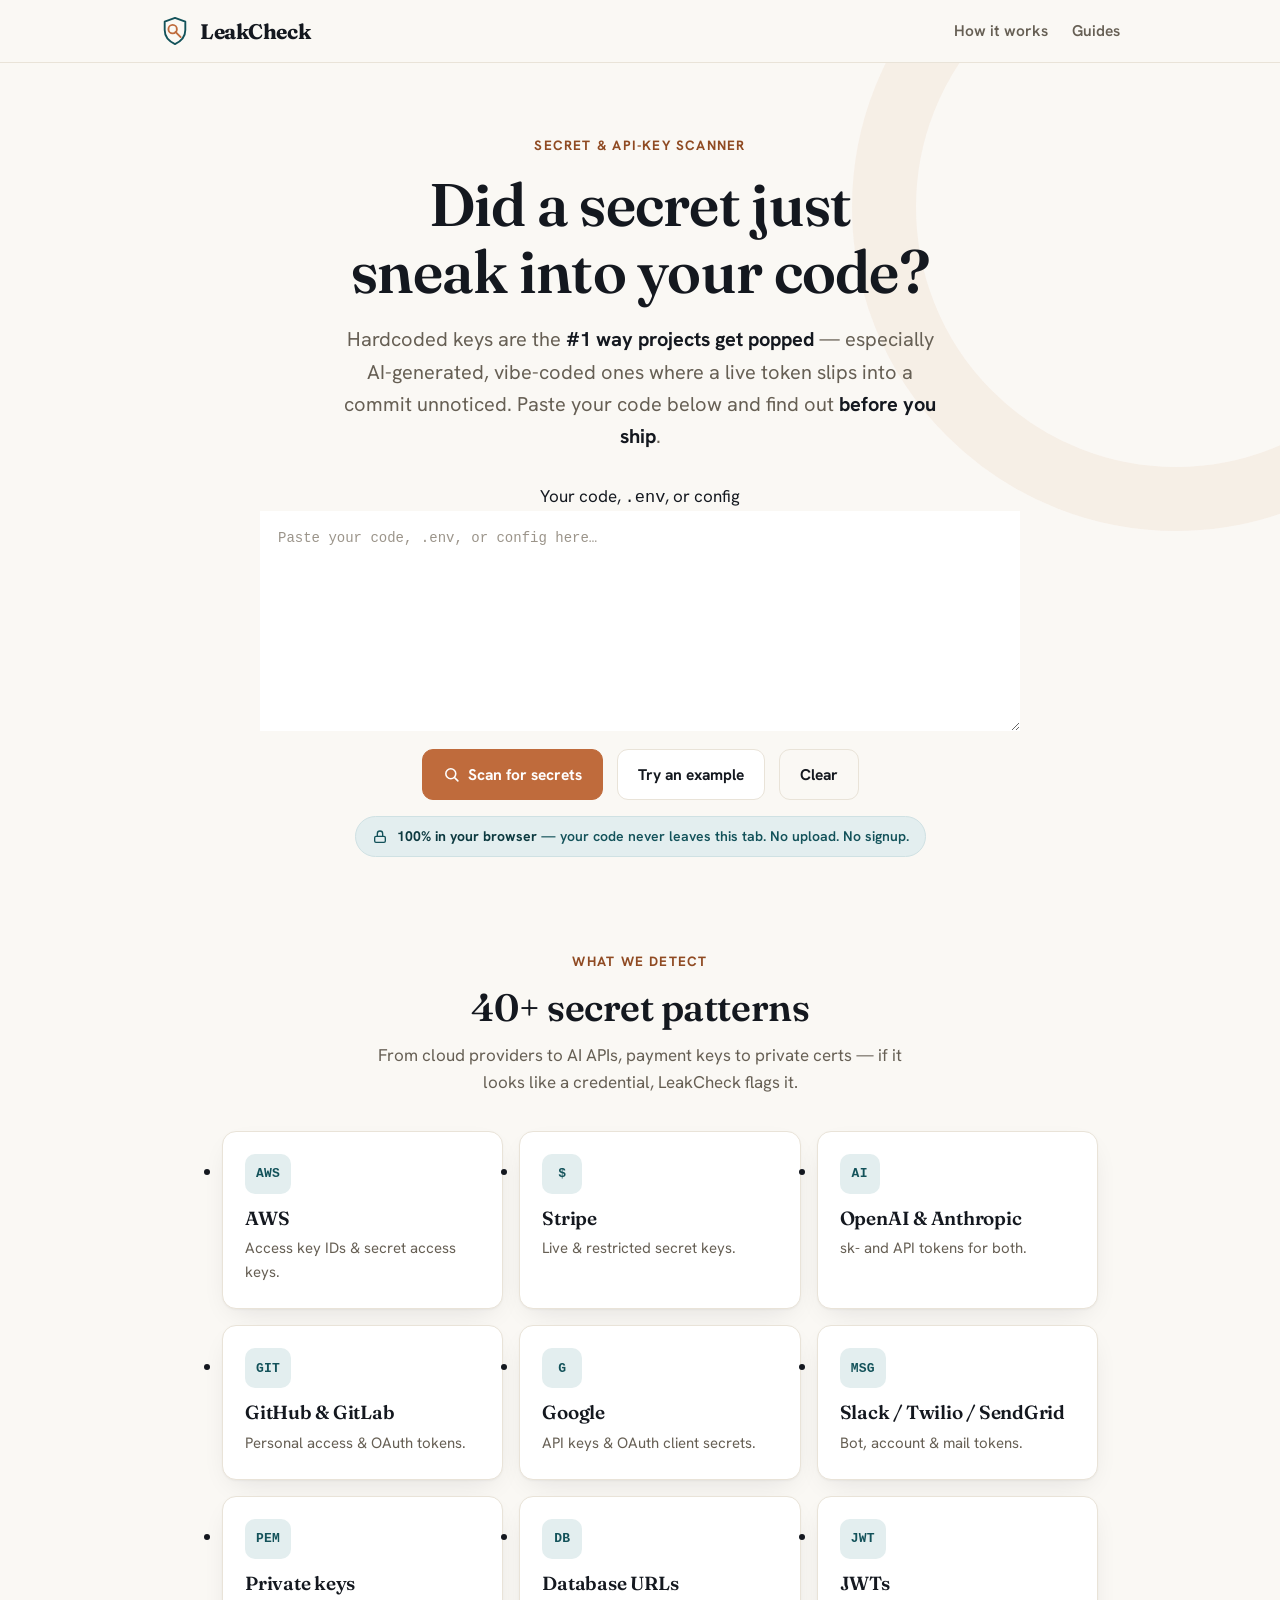
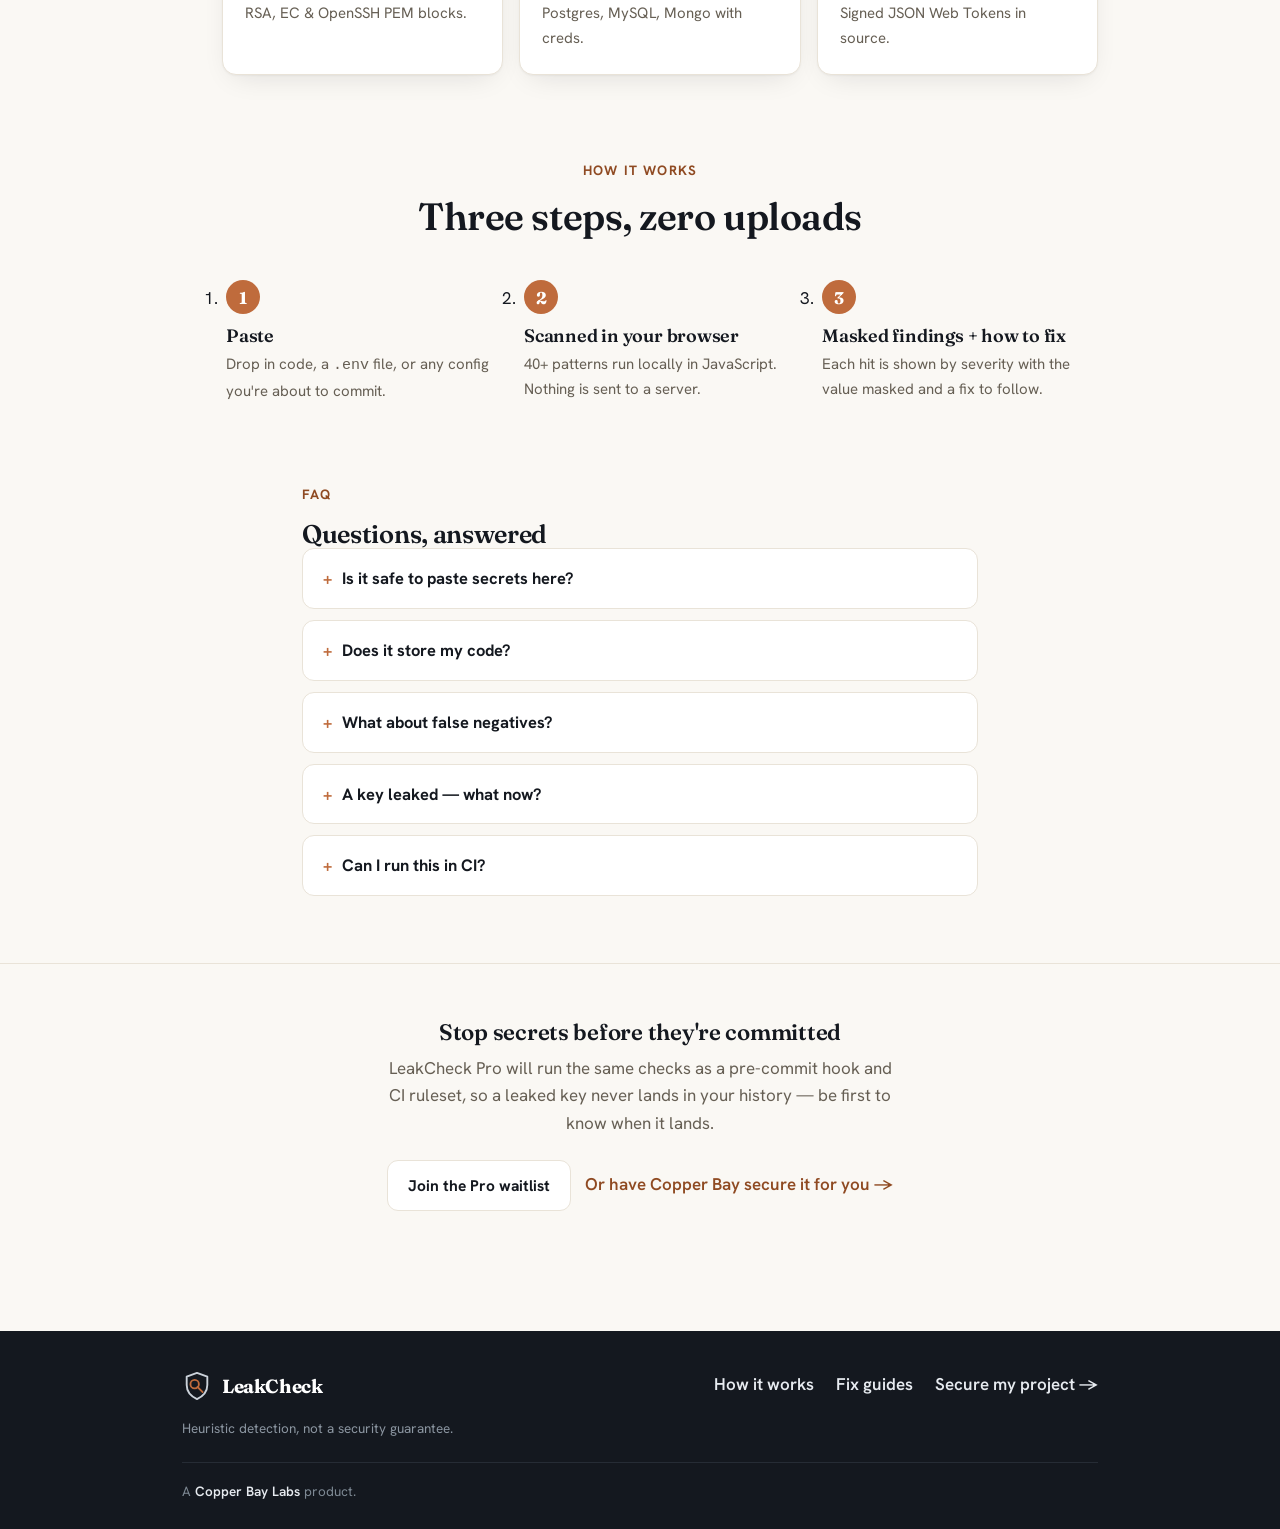
==== index.html @ b9a51b95 "Add SEO guide: accidentally committed api key to github - guides/accidentally-committed-api-key-gith" ====
<!doctype html>
<html lang="en">
<head>
<meta charset="utf-8">
<meta name="viewport" content="width=device-width, initial-scale=1">
<title>LeakCheck — find exposed API keys & secrets in your code</title>
<meta name="description" content="Paste your code, .env, or config and instantly see exposed API keys, tokens, and private keys, flagged by severity. 100% in your browser — nothing is uploaded. Free, no signup.">
<link rel="canonical" href="https://labs.copperbaytech.com/leakcheck/">
<meta property="og:type" content="website">
<meta property="og:site_name" content="LeakCheck">
<meta property="og:title" content="LeakCheck — find exposed secrets in your code">
<meta property="og:description" content="Paste code, .env, or config and see exposed API keys & secrets flagged by severity. Runs entirely in your browser, nothing uploaded.">
<meta property="og:url" content="https://labs.copperbaytech.com/leakcheck/">
<meta property="og:image" content="https://labs.copperbaytech.com/leakcheck/og-image.png">
<meta property="og:image:width" content="1200">
<meta property="og:image:height" content="630">
<meta name="twitter:card" content="summary_large_image">
<meta name="theme-color" content="#faf8f4">
<link rel="icon" href="favicon.svg" type="image/svg+xml">
<link rel="apple-touch-icon" href="apple-touch-icon.png">
<link rel="preconnect" href="https://fonts.googleapis.com">
<link rel="preconnect" href="https://fonts.gstatic.com" crossorigin>
<link href="https://fonts.googleapis.com/css2?family=Fraunces:opsz,wght@9..144,500;9..144,600;9..144,700&family=Hanken+Grotesk:wght@400;500;600;700&display=swap" rel="stylesheet">
<script type="application/ld+json">
{"@context":"https://schema.org","@type":"WebApplication","name":"LeakCheck","applicationCategory":"DeveloperApplication","operatingSystem":"Web","offers":{"@type":"Offer","price":"0","priceCurrency":"USD"},"description":"Free client-side scanner that detects exposed API keys, tokens, and secrets in code, .env, and config files.","publisher":{"@type":"Organization","name":"Copper Bay Labs","url":"https://copperbaytech.com"}}
</script>
<link rel="stylesheet" href="styles.css?v=2">
</head>
<body>
<a class="skip" href="#main">Skip to main content</a>

<header class="masthead" role="banner">
  <div class="wrap hdr-bar">
    <a class="brand" href="./" aria-label="LeakCheck — go to homepage">
      <svg class="mark" viewBox="0 0 64 64" aria-hidden="true">
        <path d="M32 4 54 12v18c0 14-9 24-22 30C19 54 10 44 10 30V12L32 4Z" fill="none" stroke="#13525a" stroke-width="4" stroke-linejoin="round"/>
        <circle cx="27" cy="28" r="9" fill="none" stroke="#bf6b3c" stroke-width="4"/>
        <path d="M33 34 44 45" stroke="#bf6b3c" stroke-width="4" stroke-linecap="round"/>
      </svg>
      <span class="wordmark">LeakCheck</span>
    </a>
    <nav class="nav" aria-label="Primary navigation">
      <a href="about.html">How it works</a>
      <a href="guides/accidentally-committed-api-key-github.html">Guides</a>
    </nav>
  </div>
</header>

<main id="main">

  <section class="hero">
    <div class="wrap">
      <p class="eyebrow">Secret &amp; API-key scanner</p>
      <h1>Did a secret just sneak into your code?</h1>
      <p class="lede">Hardcoded keys are the <strong>#1 way projects get popped</strong> — especially AI-generated, vibe-coded ones where a live token slips into a commit unnoticed. Paste your code below and find out <strong>before you ship</strong>.</p>

      <form id="scan-form" class="scanner" novalidate>
        <label class="code-label" for="code">Your code, <code>.env</code>, or config</label>
        <textarea id="code" name="code" class="code-input" spellcheck="false" autocomplete="off" autocapitalize="off" autocorrect="off" wrap="off" placeholder="Paste your code, .env, or config here&hellip;" aria-describedby="trust-line"></textarea>

        <div class="scan-actions">
          <button type="submit" id="scan-btn" class="btn primary">
            <svg viewBox="0 0 24 24" fill="none" stroke="currentColor" stroke-width="2.2" stroke-linecap="round" stroke-linejoin="round" aria-hidden="true"><circle cx="11" cy="11" r="7"/><path d="m21 21-4.3-4.3"/></svg>
            Scan for secrets
          </button>
          <button type="button" id="example-btn" class="btn">Try an example</button>
          <button type="button" id="clear-btn" class="btn ghost">Clear</button>
        </div>

        <p class="trust-badge" id="trust-line">
          <svg viewBox="0 0 24 24" fill="none" stroke="currentColor" stroke-width="2" stroke-linecap="round" stroke-linejoin="round" aria-hidden="true"><rect x="4" y="11" width="16" height="9" rx="2"/><path d="M8 11V7a4 4 0 0 1 8 0v4"/></svg>
          <span><strong>100% in your browser</strong> — your code never leaves this tab. No upload. No signup.</span>
        </p>
      </form>
    </div>
  </section>

  <section id="results" class="results" hidden tabindex="-1" aria-label="Scan results">
    <!-- app.js fills this and injects the "Copy report" #copy-btn into the results head -->
  </section>

  <section class="detect">
    <div class="wrap">
      <p class="eyebrow">What we detect</p>
      <h2 class="detect-title">40+ secret patterns</h2>
      <p class="detect-sub">From cloud providers to AI APIs, payment keys to private certs — if it looks like a credential, LeakCheck flags it.</p>
      <ul class="detect-grid">
        <li class="feature"><span class="feat-icon" aria-hidden="true">AWS</span><div><h3>AWS</h3><p>Access key IDs &amp; secret access keys.</p></div></li>
        <li class="feature"><span class="feat-icon" aria-hidden="true">$</span><div><h3>Stripe</h3><p>Live &amp; restricted secret keys.</p></div></li>
        <li class="feature"><span class="feat-icon" aria-hidden="true">AI</span><div><h3>OpenAI &amp; Anthropic</h3><p>sk- and API tokens for both.</p></div></li>
        <li class="feature"><span class="feat-icon" aria-hidden="true">git</span><div><h3>GitHub &amp; GitLab</h3><p>Personal access &amp; OAuth tokens.</p></div></li>
        <li class="feature"><span class="feat-icon" aria-hidden="true">G</span><div><h3>Google</h3><p>API keys &amp; OAuth client secrets.</p></div></li>
        <li class="feature"><span class="feat-icon" aria-hidden="true">msg</span><div><h3>Slack / Twilio / SendGrid</h3><p>Bot, account &amp; mail tokens.</p></div></li>
        <li class="feature"><span class="feat-icon" aria-hidden="true">PEM</span><div><h3>Private keys</h3><p>RSA, EC &amp; OpenSSH PEM blocks.</p></div></li>
        <li class="feature"><span class="feat-icon" aria-hidden="true">DB</span><div><h3>Database URLs</h3><p>Postgres, MySQL, Mongo with creds.</p></div></li>
        <li class="feature"><span class="feat-icon" aria-hidden="true">JWT</span><div><h3>JWTs</h3><p>Signed JSON Web Tokens in source.</p></div></li>
      </ul>
    </div>
  </section>

  <section class="steps">
    <div class="wrap">
      <p class="eyebrow">How it works</p>
      <h2 class="steps-title">Three steps, zero uploads</h2>
      <ol class="step-grid">
        <li class="step">
          <span class="step-num" aria-hidden="true">1</span>
          <h3>Paste</h3>
          <p>Drop in code, a <code>.env</code> file, or any config you're about to commit.</p>
        </li>
        <li class="step">
          <span class="step-num" aria-hidden="true">2</span>
          <h3>Scanned in your browser</h3>
          <p>40+ patterns run locally in JavaScript. Nothing is sent to a server.</p>
        </li>
        <li class="step">
          <span class="step-num" aria-hidden="true">3</span>
          <h3>Masked findings + how to fix</h3>
          <p>Each hit is shown by severity with the value masked and a fix to follow.</p>
        </li>
      </ol>
    </div>
  </section>

  <section class="faq">
    <div class="wrap narrow">
      <p class="eyebrow">FAQ</p>
      <h2 class="faq-title">Questions, answered</h2>

      <details>
        <summary>Is it safe to paste secrets here?</summary>
        <p>Yes. LeakCheck runs <strong>entirely in your browser</strong> — your code is never sent over the network, uploaded, logged, or stored. The scan happens locally in JavaScript on this page. That said, if a secret was already committed or shared, treat it as compromised and <strong>rotate it</strong> regardless of what this tool finds.</p>
      </details>

      <details>
        <summary>Does it store my code?</summary>
        <p>No. Nothing is persisted. Your pasted text lives only in this tab's memory and disappears the moment you close or reload the page. There's no database, no analytics on your content, and no signup.</p>
      </details>

      <details>
        <summary>What about false negatives?</summary>
        <p>LeakCheck uses heuristic pattern matching, so it can miss custom or obfuscated secrets, and it may occasionally flag something harmless. It's a fast first line of defense — not a guarantee. Pair it with a CI secret scanner and good <code>.gitignore</code> hygiene for full coverage.</p>
      </details>

      <details>
        <summary>A key leaked — what now?</summary>
        <p><strong>Rotate it immediately</strong> in the provider's dashboard so the exposed value stops working. Then scrub it from your git history (the secret stays in old commits even after you delete the line) using a tool like <code>git filter-repo</code> or BFG, and force-push the cleaned history. Assume anything that ever hit a public repo is already harvested. <a href="guides/accidentally-committed-api-key-github.html">Full step-by-step guide: per-provider rotation, history cleanup, and prevention &rarr;</a></p>
      </details>

      <details>
        <summary>Can I run this in CI?</summary>
        <p>A <strong>pre-commit hook + CI ruleset pack</strong> is coming — catch leaks automatically on every commit and pull request, before they ever reach your remote. Want it for your team? <a href="https://copperbaytech.com" target="_blank" rel="noopener noreferrer">Secure my project &rarr;</a></p>
      </details>
    </div>
  </section>

</main>

<section class="upsell" aria-labelledby="upsell-h" style="border-top:1px solid var(--line,#e7e1d8);padding:3.5rem 0;text-align:center">
  <div class="wrap">
    <h2 id="upsell-h" style="margin:0 0 .6rem;font-size:1.4rem">Stop secrets before they're committed</h2>
    <p style="max-width:52ch;margin:0 auto 1.4rem;color:var(--muted,#6b6359)">LeakCheck Pro will run the same checks as a pre-commit hook and CI ruleset, so a leaked key never lands in your history — be first to know when it lands.</p>
    <div style="display:flex;gap:.85rem;justify-content:center;flex-wrap:wrap;align-items:center">
      <a class="btn" href="mailto:contact@copperbaytech.com?subject=LeakCheck%20Pro%20waitlist&amp;body=I%27d%20use%20a%20pre-commit%20hook%20and%20CI%20ruleset.%20Notify%20me%20at%20launch.">Join the Pro waitlist</a>
      <a href="https://copperbaytech.com" target="_blank" rel="noopener noreferrer" style="font-weight:600">Or have Copper Bay secure it for you <span aria-hidden="true">&rarr;</span></a>
    </div>
  </div>
</section>

<footer class="footer" role="contentinfo">
  <div class="wrap foot">
    <div>
      <a class="brand small" href="./" aria-label="LeakCheck — homepage">
        <svg class="mark" viewBox="0 0 64 64" aria-hidden="true">
          <path d="M32 4 54 12v18c0 14-9 24-22 30C19 54 10 44 10 30V12L32 4Z" fill="none" stroke="#cbd2da" stroke-width="4" stroke-linejoin="round"/>
          <circle cx="27" cy="28" r="9" fill="none" stroke="#bf6b3c" stroke-width="4"/>
          <path d="M33 34 44 45" stroke="#bf6b3c" stroke-width="4" stroke-linecap="round"/>
        </svg>
        <span class="wordmark">LeakCheck</span>
      </a>
      <p class="fine">Heuristic detection, not a security guarantee.</p>
    </div>
    <nav class="foot-nav" aria-label="Footer navigation">
      <a href="about.html">How it works</a>
      <a href="guides/accidentally-committed-api-key-github.html">Fix guides</a>
      <a href="https://copperbaytech.com" target="_blank" rel="noopener noreferrer">Secure my project &rarr;</a>
    </nav>
  </div>
  <div class="wrap">
    <p class="madeby">A <a href="https://copperbaytech.com" target="_blank" rel="noopener noreferrer">Copper Bay Labs</a> product.</p>
  </div>
</footer>

<script src="app.js?v=2"></script>
</body>
</html>
---- styles.css ----
/* ==========================================================================
   LeakCheck — A Copper Bay Labs product
   Standalone stylesheet. Design system: Copper Bay Labs (Fraunces + Hanken
   Grotesk; copper #bf6b3c primary action, bay/teal #13525a secure accent,
   paper bg, severity pass/warn/fail). Fonts loaded via Google Fonts <link>.
   ========================================================================== */

:root{
  --ink:#14181f; --paper:#faf8f4; --surface:#fff; --line:#e9e3d8; --line-2:#f0ebe2;
  --muted:#665f54; --muted-2:#8a8276;
  --copper:#bf6b3c; --copper-deep:#8f4a22; --copper-tint:#f6ebe2;
  --bay:#13525a; --bay-deep:#0d3a40; --bay-tint:#e3eeef;
  --pass:#2f7d52; --pass-bg:#e8f3ec; --warn:#a9711a; --warn-bg:#f9f0dd; --fail:#bb392b; --fail-bg:#f9e7e4;
  --high:#d2691e; --high-bg:#f7e9dc;
  --shadow:0 1px 2px rgba(20,24,31,.04), 0 10px 30px -12px rgba(20,24,31,.14);
  --shadow-lift:0 2px 6px rgba(20,24,31,.06), 0 16px 40px -16px rgba(20,24,31,.18);
  --r:14px;
  --mono:ui-monospace,"SF Mono",SFMono-Regular,"Cascadia Code","JetBrains Mono",Menlo,Consolas,"Liberation Mono",monospace;
  --transition-fast:.15s ease;
  --transition-med:.22s ease;
}
*{box-sizing:border-box}
html{scroll-behavior:smooth}
@media (prefers-reduced-motion:reduce){html{scroll-behavior:auto} *{animation-duration:.001ms!important;transition-duration:.001ms!important}}
body{margin:0;background:var(--paper);color:var(--ink);font:17px/1.62 "Hanken Grotesk",ui-sans-serif,system-ui,-apple-system,"Segoe UI",Roboto,sans-serif;-webkit-font-smoothing:antialiased;overflow-x:clip}
.wrap{max-width:960px;margin:0 auto;padding:0 22px}
.wrap.narrow{max-width:720px}
h1,h2,h3{font-family:"Fraunces",Georgia,serif;font-weight:600;line-height:1.12;letter-spacing:-.012em;margin:0}
a{color:var(--copper-deep);text-decoration:none}
a:hover{text-decoration:underline;text-underline-offset:3px}
em{font-style:italic;color:var(--copper-deep)}
strong{font-weight:700}
:focus-visible{outline:3px solid var(--bay);outline-offset:2px;border-radius:4px}
.sr-only{position:absolute;width:1px;height:1px;padding:0;margin:-1px;overflow:hidden;clip:rect(0 0 0 0);white-space:nowrap;border:0}
.skip{position:absolute;left:-999px;top:8px;background:var(--ink);color:#fff;padding:10px 16px;border-radius:8px;z-index:50;font-weight:600;letter-spacing:.01em}
.skip:focus{left:12px}

/* masthead */
.masthead{background:var(--paper);border-bottom:1px solid var(--line);position:relative;z-index:30}
.hdr-bar,.masthead .bar{display:flex;align-items:center;justify-content:space-between;gap:14px;min-height:62px;padding:9px 0}
.brand{display:inline-flex;align-items:center;gap:10px;color:var(--ink)}
.brand:hover{text-decoration:none}
.mark{width:30px;height:30px;flex:0 0 auto}
.wordmark{font-family:"Fraunces",serif;font-weight:700;font-size:21px;letter-spacing:-.02em}
.nav{display:flex;gap:24px}
.nav a{color:var(--muted);font-weight:600;font-size:15.5px;transition:color var(--transition-fast)}
.nav a:hover{color:var(--ink);text-decoration:none}

/* hero */
.hero{padding:72px 0 40px;position:relative;overflow:hidden;text-align:center}
.hero::before{content:"";position:absolute;width:520px;height:520px;border:64px solid var(--copper-tint);border-radius:50%;right:-220px;top:-180px;z-index:0;opacity:.7;pointer-events:none}
.hero .wrap{position:relative;z-index:1}
.eyebrow{color:var(--copper-deep);font-weight:700;font-size:13.5px;letter-spacing:.09em;text-transform:uppercase;margin:0 0 14px}
.hero h1{font-size:clamp(34px,6vw,60px);max-width:15ch;margin:0 auto 18px}
.lede{max-width:600px;margin:0 auto 30px;color:var(--muted);font-size:clamp(17px,2.3vw,20px)}
.lede strong{color:var(--ink)}

/* primary button */
.btn{padding:12px 20px;font:inherit;font-size:15.5px;font-weight:700;border-radius:11px;cursor:pointer;border:1.5px solid var(--line);background:var(--surface);color:var(--ink);display:inline-flex;align-items:center;justify-content:center;gap:8px;transition:border-color var(--transition-fast),background var(--transition-fast),box-shadow var(--transition-fast),transform var(--transition-fast);text-decoration:none}
.btn:hover{border-color:var(--bay);text-decoration:none;background:var(--bay-tint)}
.btn:focus-visible{outline:3px solid var(--bay);outline-offset:2px}
.btn:active{transform:translateY(1px)}
.btn.primary{background:var(--copper);color:#fff;border-color:var(--copper)}
.btn.primary:hover{background:var(--copper-deep);border-color:var(--copper-deep);box-shadow:var(--shadow-lift)}
.btn.large{padding:14px 26px;font-size:16.5px;border-radius:12px}
.btn svg{width:17px;height:17px}
.btn[disabled],.btn:disabled{opacity:.55;cursor:not-allowed;transform:none}
.btn.ghost{background:transparent;border-color:var(--line)}
.btn-row{display:flex;gap:12px;flex-wrap:wrap;justify-content:center}

/* ==========================================================================
   LeakCheck: scanner input
   ========================================================================== */
.scanner{position:relative;z-index:1;max-width:760px;margin:0 auto}
.code-tool{background:var(--surface);border:1.5px solid var(--line);border-radius:var(--r);box-shadow:var(--shadow);overflow:hidden;transition:border-color var(--transition-fast),box-shadow var(--transition-fast)}
.code-tool:focus-within{border-color:var(--bay);box-shadow:0 0 0 4px rgba(19,82,90,.12),var(--shadow-lift)}

/* toolbar row above the textarea */
.code-toolbar{display:flex;align-items:center;gap:8px;flex-wrap:wrap;padding:10px 12px;background:var(--paper);border-bottom:1px solid var(--line)}
.code-toolbar .tb-label{font-size:12.5px;font-weight:700;letter-spacing:.07em;text-transform:uppercase;color:var(--muted-2);margin-right:auto}
.tb-btn{appearance:none;font:inherit;font-size:13.5px;font-weight:600;color:var(--muted);background:var(--surface);border:1.5px solid var(--line);border-radius:8px;padding:6px 12px;cursor:pointer;display:inline-flex;align-items:center;gap:6px;transition:border-color var(--transition-fast),color var(--transition-fast),background var(--transition-fast)}
.tb-btn:hover{border-color:var(--bay);color:var(--bay);background:var(--bay-tint)}
.tb-btn:focus-visible{outline:3px solid var(--bay);outline-offset:2px}
.tb-btn svg{width:15px;height:15px}

/* the textarea itself */
.code-input{display:block;width:100%;min-height:220px;resize:vertical;border:0;outline:none;background:var(--surface);color:var(--ink);
  font-family:var(--mono);font-size:14px;line-height:1.6;letter-spacing:0;padding:16px 18px;tab-size:2}
.code-input::placeholder{color:var(--muted-2);opacity:.85}
.code-input:focus{outline:none}

/* actions under the input */
.scan-actions{display:flex;align-items:center;gap:14px;flex-wrap:wrap;margin:18px 0 0;justify-content:center}

/* trust badge under the input */
.trust-badge{display:inline-flex;align-items:center;gap:9px;margin:16px auto 0;padding:8px 16px;background:var(--bay-tint);border:1px solid #cfe1e3;border-radius:999px;color:var(--bay);font-size:14px;font-weight:600;max-width:max-content}
.trust-badge svg{width:16px;height:16px;flex:0 0 auto;color:var(--bay)}
.trust-badge strong{color:var(--bay-deep)}
.scanner .trust-badge{display:flex}

/* ==========================================================================
   LeakCheck: results
   ========================================================================== */
.results{padding:8px 0 8px;scroll-margin-top:20px}
.results[hidden]{display:none}
.results-head{display:flex;align-items:baseline;justify-content:space-between;gap:14px;flex-wrap:wrap;margin:0 0 16px}
.results-head h2{font-size:clamp(24px,3.4vw,32px)}
.results-head .meta{color:var(--muted);font-size:14.5px}

/* summary bar with severity count chips */
.summary-bar{display:flex;align-items:center;gap:10px 14px;flex-wrap:wrap;background:var(--surface);border:1px solid var(--line);border-radius:12px;padding:14px 16px;box-shadow:var(--shadow);margin:0 0 22px}
.summary-bar .summary-title{font-weight:700;margin-right:auto;font-size:15.5px}
.summary-headline{font-family:"Fraunces",serif;font-weight:600;font-size:17px;letter-spacing:-.01em;margin:0;margin-right:auto;color:var(--ink)}
.summary-counts{display:flex;align-items:center;gap:8px;flex-wrap:wrap}

/* grouped findings */
.finding-group{margin:0 0 22px}
.finding-group:last-child{margin-bottom:0}
.group-head{font-family:"Fraunces",serif;font-weight:600;font-size:15px;letter-spacing:.02em;text-transform:uppercase;color:var(--muted);margin:0 0 12px}
.finding-group .finding{margin-bottom:14px}
.finding-group .finding:last-child{margin-bottom:0}
.sev-count{display:inline-flex;align-items:center;gap:8px;font-size:14px;font-weight:700;border-radius:999px;padding:6px 13px;border:1.5px solid transparent;line-height:1}
.sev-count .n{font-variant-numeric:tabular-nums;font-size:15px}
.sev-count .dot{width:9px;height:9px;border-radius:50%;flex:0 0 auto}
.sev-count.crit{background:var(--fail-bg);color:#8f261b;border-color:#eccbc6}
.sev-count.crit .dot{background:var(--fail)}
.sev-count.high{background:var(--high-bg);color:#9a4d12;border-color:#e9cfb6}
.sev-count.high .dot{background:var(--high)}
.sev-count.med{background:var(--warn-bg);color:#855616;border-color:#ecd9b3}
.sev-count.med .dot{background:var(--warn)}
.sev-count.low{background:var(--pass-bg);color:#256142;border-color:#c8e3d2}
.sev-count.low .dot{background:var(--pass)}
.sev-count.zero{background:var(--paper);color:var(--muted-2);border-color:var(--line)}
.sev-count.zero .dot{background:var(--muted-2)}

/* findings list */
.findings{display:flex;flex-direction:column;gap:14px;margin:0;padding:0;list-style:none}

/* a single finding card — thick LEFT border colored by severity */
.finding{background:var(--surface);border:1px solid var(--line);border-left:5px solid var(--muted-2);border-radius:12px;padding:18px 20px;box-shadow:var(--shadow);transition:box-shadow var(--transition-fast),transform var(--transition-fast)}
.finding:hover{box-shadow:var(--shadow-lift)}
.finding.sev-critical{border-left-color:var(--fail)}
.finding.sev-high{border-left-color:var(--high)}
.finding.sev-medium{border-left-color:var(--warn)}
.finding.sev-low{border-left-color:var(--muted)}

.finding-head{display:flex;align-items:center;gap:12px;flex-wrap:wrap;margin:0 0 8px}
.finding-title{font-family:"Fraunces",serif;font-weight:600;font-size:19px;letter-spacing:-.01em;margin:0;color:var(--ink)}
.finding-desc{color:var(--muted);font-size:15px;margin:0 0 14px;max-width:70ch}
.finding-desc:last-child{margin-bottom:0}

/* severity badge pill */
.sev-badge{display:inline-flex;align-items:center;gap:6px;font-size:11.5px;font-weight:800;letter-spacing:.06em;text-transform:uppercase;border-radius:999px;padding:4px 11px;line-height:1;border:1.5px solid transparent;white-space:nowrap}
.sev-badge .dot{width:7px;height:7px;border-radius:50%}
.finding.sev-critical .sev-badge,.sev-badge.sev-critical{background:var(--fail-bg);color:#8f261b;border-color:#eccbc6}
.finding.sev-critical .sev-badge .dot,.sev-badge.sev-critical .dot{background:var(--fail)}
.finding.sev-high .sev-badge,.sev-badge.sev-high{background:var(--high-bg);color:#9a4d12;border-color:#e9cfb6}
.finding.sev-high .sev-badge .dot,.sev-badge.sev-high .dot{background:var(--high)}
.finding.sev-medium .sev-badge,.sev-badge.sev-medium{background:var(--warn-bg);color:#855616;border-color:#ecd9b3}
.finding.sev-medium .sev-badge .dot,.sev-badge.sev-medium .dot{background:var(--warn)}
.finding.sev-low .sev-badge,.sev-badge.sev-low{background:var(--pass-bg);color:#256142;border-color:#c8e3d2}
.finding.sev-low .sev-badge .dot,.sev-badge.sev-low .dot{background:var(--pass)}

/* line-number chip */
.line-chip{display:inline-flex;align-items:center;gap:5px;font-family:var(--mono);font-size:12.5px;font-weight:600;color:var(--muted);background:var(--paper);border:1px solid var(--line);border-radius:7px;padding:3px 9px;line-height:1;white-space:nowrap}
.line-chip::before{content:"L";color:var(--muted-2);font-weight:700}
.line-chip.no-prefix::before{content:none}

/* masked-secret monospace style */
.secret-snippet{display:block;font-family:var(--mono);font-size:13.5px;line-height:1.55;background:#fbf6f2;border:1px solid var(--line);border-radius:9px;padding:11px 14px;margin:0 0 14px;color:#3a2a20;overflow-x:auto;white-space:pre;word-break:break-all;-webkit-overflow-scrolling:touch}
.secret-snippet .masked{color:var(--copper-deep);font-weight:700;letter-spacing:.04em}
.secret-snippet .label{color:var(--muted-2)}
.masked{font-family:var(--mono)}

/* fix block — copper-tinted, like ShipSafe .check .fix */
.fix{background:var(--copper-tint);border-left:4px solid var(--copper);border-radius:0 10px 10px 0;padding:12px 16px;margin:14px 0 0;color:#5a3a22;font-size:14.5px;line-height:1.55}
.fix .fix-label{display:inline-flex;align-items:center;gap:6px;font-weight:800;font-size:11.5px;letter-spacing:.06em;text-transform:uppercase;color:var(--copper-deep);margin:0 0 5px}
.fix .fix-label svg{width:14px;height:14px}
.fix p{margin:0}
.fix p+p{margin-top:8px}
.fix code,.fix .mono{font-family:var(--mono);font-size:13px;background:rgba(143,74,34,.10);border-radius:5px;padding:1px 6px;color:var(--copper-deep)}

/* copy button + states (used inside snippet/fix) */
.copy-button{appearance:none;font:inherit;font-size:12.5px;font-weight:700;color:var(--muted);background:var(--surface);border:1.5px solid var(--line);border-radius:8px;padding:5px 11px;cursor:pointer;display:inline-flex;align-items:center;gap:6px;transition:border-color var(--transition-fast),color var(--transition-fast),background var(--transition-fast)}
.copy-button:hover{border-color:var(--bay);color:var(--bay);background:var(--bay-tint)}
.copy-button:focus-visible{outline:3px solid var(--bay);outline-offset:2px}
.copy-button svg{width:14px;height:14px}
.copy-button.copied{border-color:var(--pass);color:var(--pass);background:var(--pass-bg)}
.copy-button .copied-text{display:none}
.copy-button.copied .copied-text{display:inline}
.copy-button.copied .default-text{display:none}
.snippet-row{display:flex;align-items:flex-start;gap:10px}
.snippet-row .secret-snippet{flex:1 1 auto;margin-bottom:0}

/* empty state — centered, friendly, pass-colored */
.empty-state{text-align:center;background:var(--pass-bg);border:1px solid #c8e3d2;border-radius:var(--r);padding:42px 28px;box-shadow:var(--shadow)}
.empty-state .es-icon{width:56px;height:56px;margin:0 auto 16px;color:var(--pass);display:block}
.empty-state h3{font-size:24px;color:#1f5b3c;margin:0 0 8px}
.empty-state p{color:#2f6048;font-size:16px;max-width:46ch;margin:0 auto}
.empty-state .es-sub{color:#4a7a60;font-size:14px;margin-top:14px}

/* ==========================================================================
   LeakCheck: "what we detect" grid (reuse .feature)
   ========================================================================== */
section.detect{padding:54px 0 18px;text-align:center}
.detect .section-head{text-align:center;max-width:620px;margin:0 auto 34px}
.detect .section-head h2{font-size:clamp(26px,4vw,38px);margin:0 0 12px}
.detect .section-head p{color:var(--muted)}
.detect-title{font-size:clamp(26px,4vw,38px);margin:0 0 12px}
.detect-sub{color:var(--muted);max-width:560px;margin:0 auto 34px}
.detect-grid{text-align:left}
.detect-grid{display:grid;grid-template-columns:repeat(auto-fit,minmax(240px,1fr));gap:16px}
.feature{background:var(--surface);border:1px solid var(--line);border-radius:var(--r);padding:22px 22px 24px;box-shadow:var(--shadow);transition:box-shadow var(--transition-fast),transform var(--transition-fast),border-color var(--transition-fast)}
.feature:hover{box-shadow:var(--shadow-lift);transform:translateY(-2px);border-color:var(--line-2)}
.feature .feat-icon{min-width:40px;height:40px;padding:0 11px;border-radius:10px;background:var(--bay-tint);color:var(--bay);display:inline-flex;align-items:center;justify-content:center;margin:0 0 14px;font-family:var(--mono);font-size:13px;font-weight:700;letter-spacing:.02em;text-transform:uppercase}
.feature .feat-icon svg{width:21px;height:21px}
.feature h3{font-size:19px;margin:0 0 7px}
.feature p{color:var(--muted);font-size:15px;margin:0}
.feature .feat-tag{display:inline-flex;align-items:center;gap:5px;margin-top:12px;font-family:var(--mono);font-size:12px;font-weight:600;color:var(--muted-2);background:var(--paper);border:1px solid var(--line);border-radius:6px;padding:3px 8px}

/* ==========================================================================
   how-it-works steps
   ========================================================================== */
section.steps{padding:50px 0 18px;text-align:center}
.steps .section-head{text-align:center;max-width:600px;margin:0 auto 34px}
.steps .section-head h2{font-size:clamp(26px,4vw,38px)}
.steps-title{font-size:clamp(26px,4vw,38px);margin:0 auto 34px;max-width:600px}
.step-grid{text-align:left}
.step-grid{display:grid;grid-template-columns:repeat(auto-fit,minmax(220px,1fr));gap:18px}
.step{position:relative;padding:8px 4px 0}
.step .step-num{width:34px;height:34px;border-radius:50%;background:var(--copper);color:#fff;font-family:"Fraunces",serif;font-weight:700;font-size:17px;display:inline-flex;align-items:center;justify-content:center;margin:0 0 12px}
.step h3{font-size:18px;margin:0 0 6px}
.step p{color:var(--muted);font-size:15px;margin:0}

/* content pages */
.doc{padding:46px 0 20px}
.doc h1{font-size:clamp(30px,5vw,44px);margin-bottom:8px}
.doc .lede{text-align:left;margin:0 0 26px}
.doc h2{font-size:24px;margin:34px 0 12px}
.doc p,.doc li{color:#2c2f36;max-width:68ch}
.callout{background:var(--bay-tint);border-left:4px solid var(--bay);border-radius:0 10px 10px 0;padding:14px 18px;margin:18px 0;color:#1c3c40}

/* faq */
.faq{padding:46px 0 56px}
.faq .section-head{text-align:center;max-width:600px;margin:0 auto 28px}
.faq .section-head h2{font-size:clamp(26px,4vw,38px)}
.faq details{background:var(--surface);border:1px solid var(--line);border-radius:12px;padding:16px 20px;margin-bottom:11px}
.faq summary{font-weight:700;cursor:pointer;font-size:16.5px;list-style:none}
.faq summary::-webkit-details-marker{display:none}
.faq summary::before{content:"+";color:var(--copper);font-weight:700;margin-right:10px}
.faq details[open] summary::before{content:"\2013"}
.faq details p{color:var(--muted);margin:12px 0 0}

/* footer */
.footer{background:var(--ink);color:#cbd2da;margin-top:64px;padding:40px 0 30px}
.foot{display:flex;justify-content:space-between;gap:24px;flex-wrap:wrap;align-items:flex-start}
.footer .brand{color:#fff} .footer .wordmark{color:#fff}
.footer .brand.small .wordmark{font-size:19px}
.fine{color:#8b95a0;font-size:13.5px;margin:8px 0 0}
.foot-nav{display:flex;gap:22px;flex-wrap:wrap}
.foot-legal{margin-top:12px}
.footer a{color:#e7ebf0;font-weight:600;transition:color var(--transition-fast)}
.footer a:hover{color:#fff}
.madeby{color:#7d8893;font-size:13.5px;margin:22px 0 0;border-top:1px solid #262c35;padding-top:18px}

/* ==========================================================================
   responsive
   ========================================================================== */
@media (max-width:600px){
  body{font-size:16px}
  .hero{padding:44px 0 28px}
  .hero h1{font-size:clamp(30px,8vw,40px)}
  .nav{gap:15px}
  .scanner,.code-tool{max-width:100%}
  .code-input{min-height:200px;font-size:13.5px;padding:14px}
  .scan-actions{flex-direction:column;align-items:stretch}
  .scan-actions .btn,.btn-row .btn{width:100%}
  .btn-row{flex-direction:column}
  .code-toolbar{padding:9px 10px}
  .summary-bar{padding:12px 13px}
  .summary-bar .summary-title{width:100%;margin-bottom:4px}
  .finding{padding:16px 16px}
  .results-head{margin-bottom:12px}
  .snippet-row{flex-direction:column}
  .snippet-row .copy-button{align-self:flex-start}
  .empty-state{padding:34px 20px}
  .footer{margin-top:48px}
  .foot{flex-direction:column;gap:18px}
}

/* ==========================================================================
   forced colors / high contrast
   ========================================================================== */
@media (forced-colors:active){
  .finding,.feature,.summary-bar,.code-tool,.empty-state{border:1px solid CanvasText}
  .finding{border-left-width:5px}
  .sev-badge,.sev-count,.line-chip,.trust-badge,.btn,.tb-btn,.copy-button{border:1px solid CanvasText}
  .copy-button.copied{forced-color-adjust:none}
  .hero::before{display:none}
  .btn.primary{forced-color-adjust:none}
  .sev-count .dot,.sev-badge .dot{forced-color-adjust:none}
}
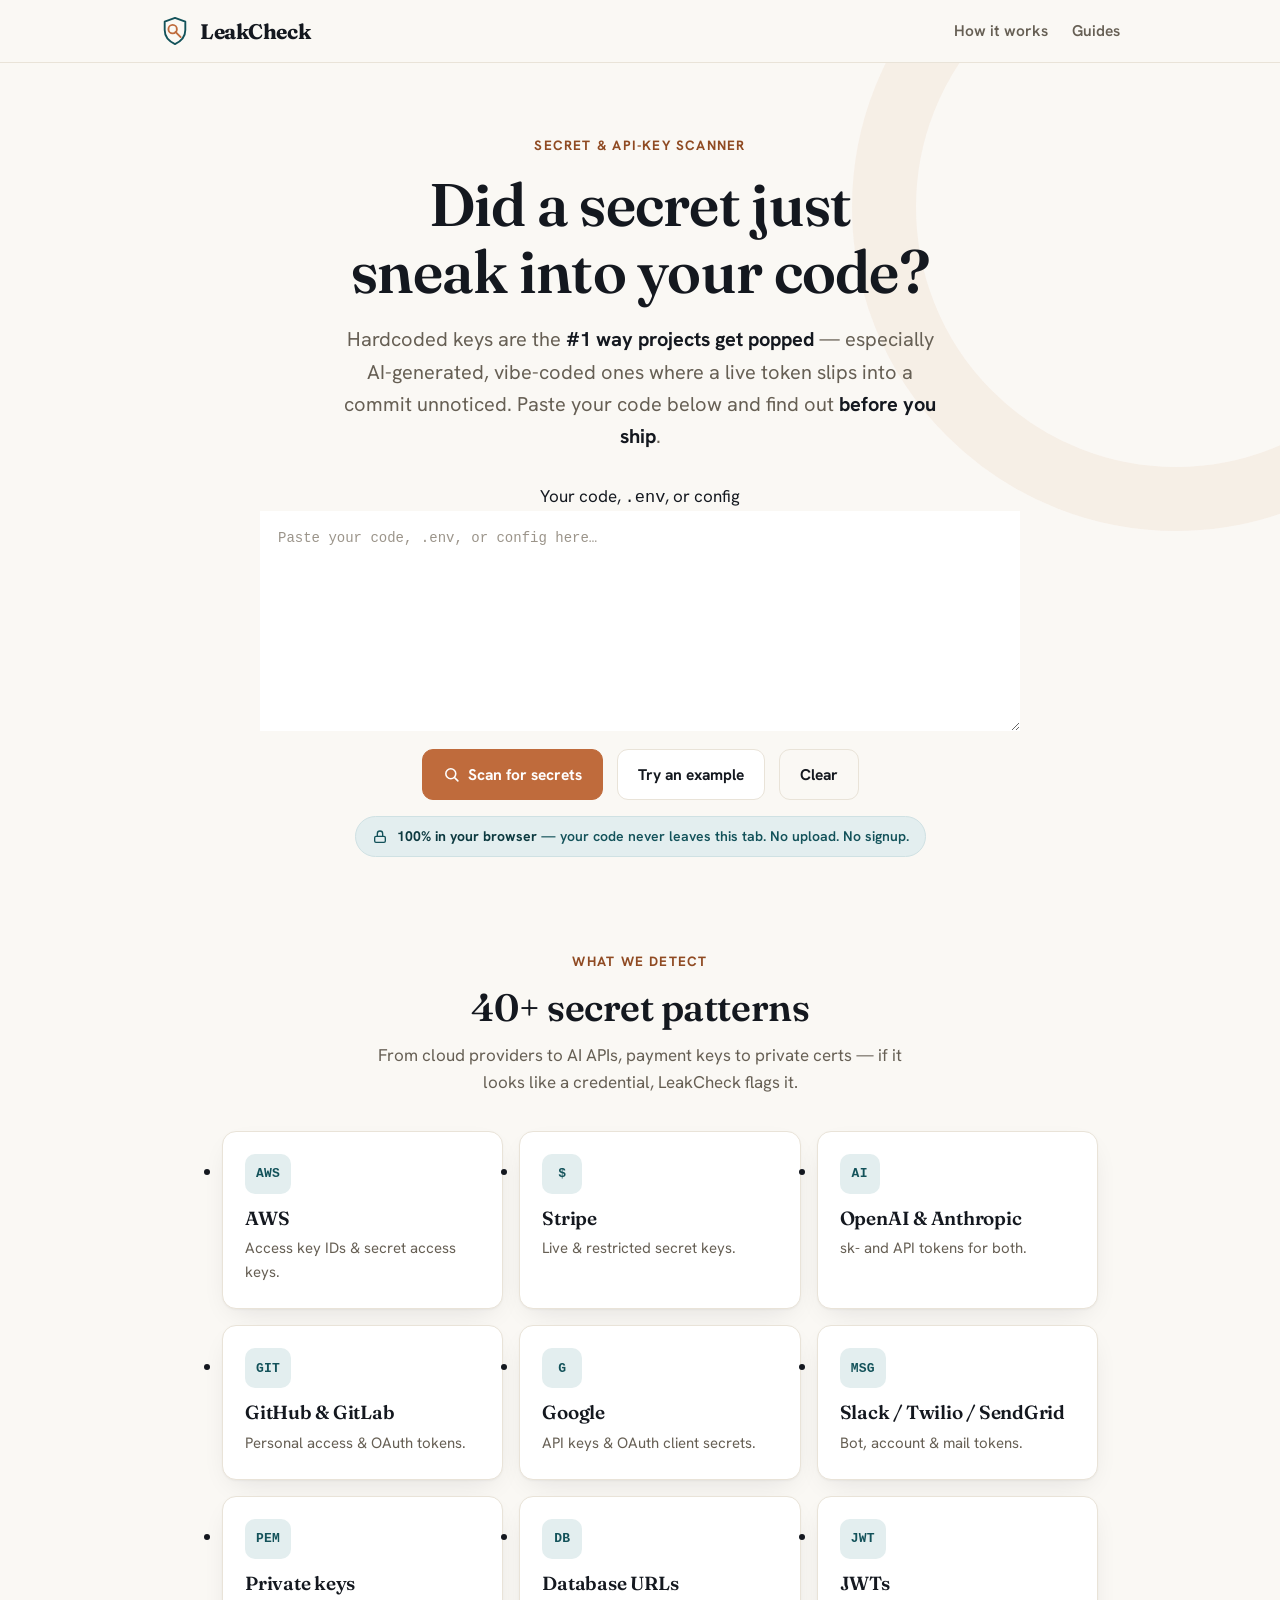
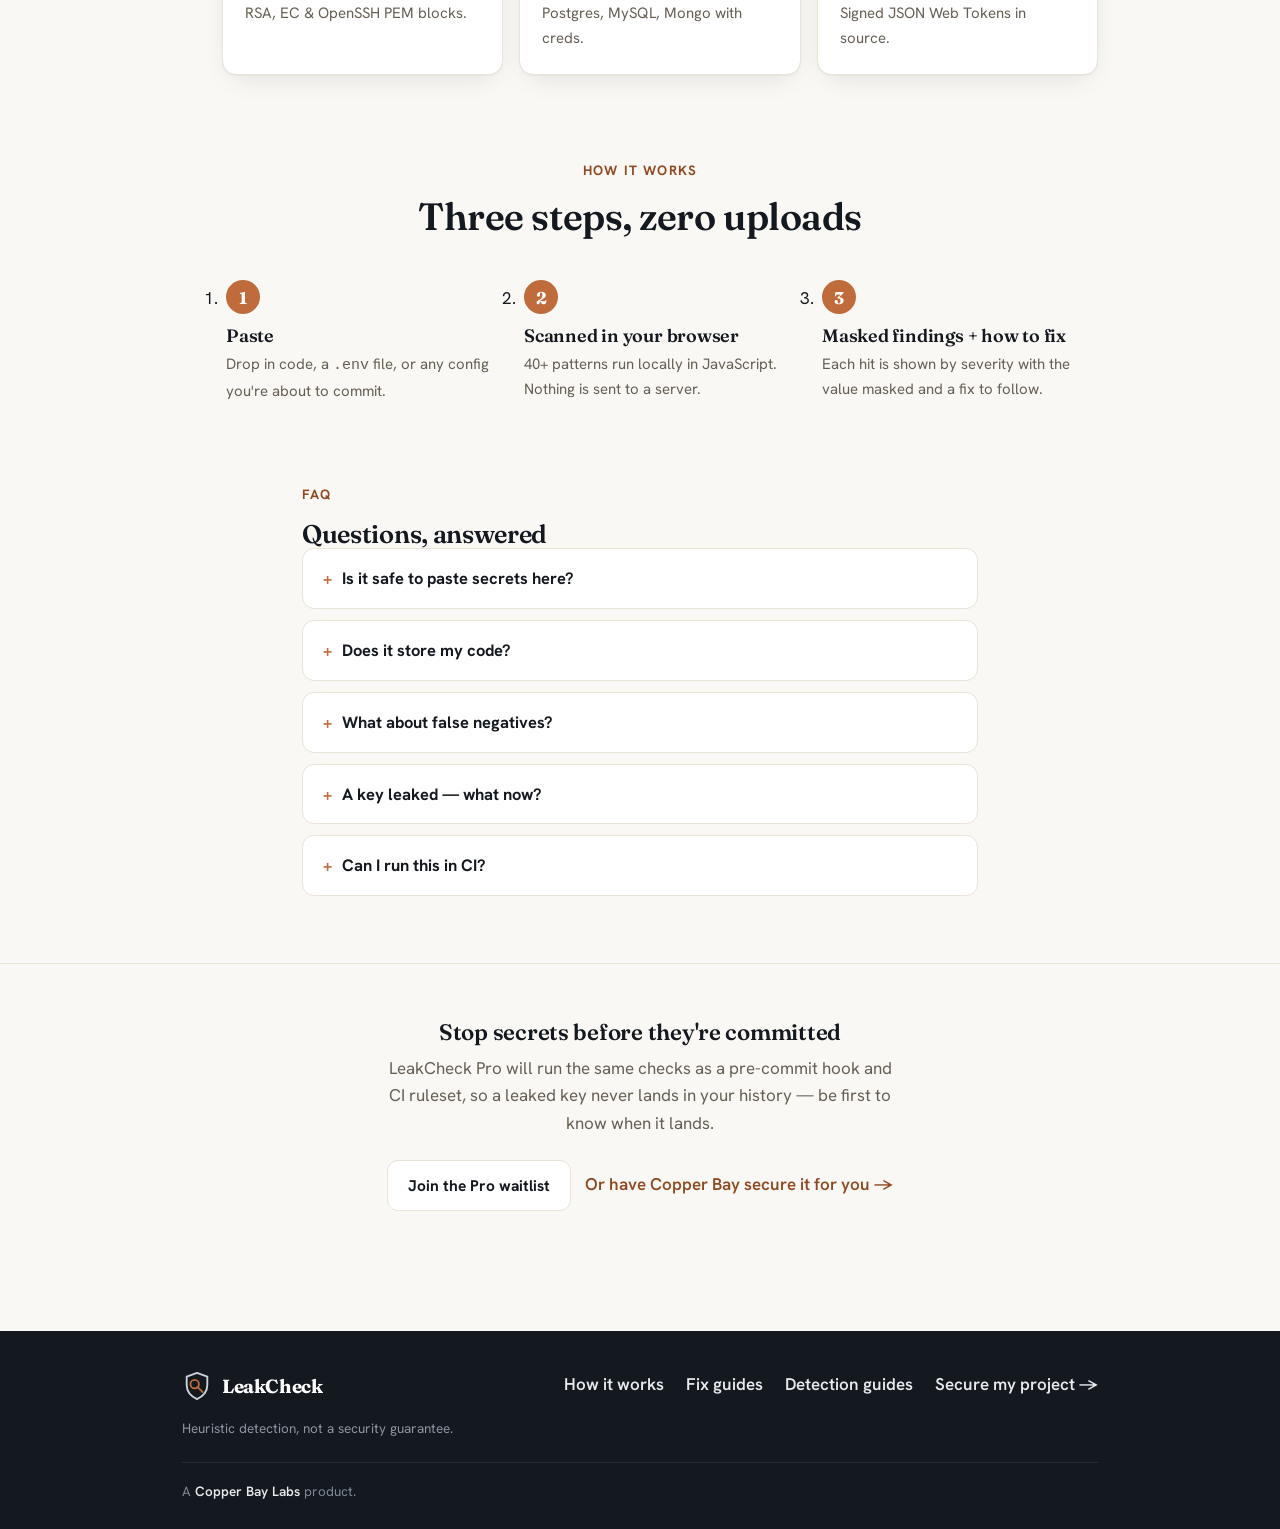
==== commit 78643855: "Add LeakCheck detection guide: how to scan a git repository for secrets Targets proactive query 'how" ====
--- a/index.html
+++ b/index.html
@@ -150,6 +150,7 @@
       <details>
         <summary>Can I run this in CI?</summary>
         <p>A <strong>pre-commit hook + CI ruleset pack</strong> is coming — catch leaks automatically on every commit and pull request, before they ever reach your remote. Want it for your team? <a href="https://copperbaytech.com" target="_blank" rel="noopener noreferrer">Secure my project &rarr;</a></p>
+        <p>In the meantime, you can set up gitleaks or trufflehog as a GitHub Actions job in minutes. <a href="guides/scan-git-repository-for-secrets.html">Full guide: how to scan a git repository for secrets, including pre-commit hooks and GitHub Actions &rarr;</a></p>
       </details>
     </div>
   </section>
@@ -183,6 +184,7 @@
     <nav class="foot-nav" aria-label="Footer navigation">
       <a href="about.html">How it works</a>
       <a href="guides/accidentally-committed-api-key-github.html">Fix guides</a>
+      <a href="guides/scan-git-repository-for-secrets.html">Detection guides</a>
       <a href="https://copperbaytech.com" target="_blank" rel="noopener noreferrer">Secure my project &rarr;</a>
     </nav>
   </div>
@@ -193,4 +195,4 @@
 
 <script src="app.js?v=2"></script>
 </body>
-</html>
+</html>
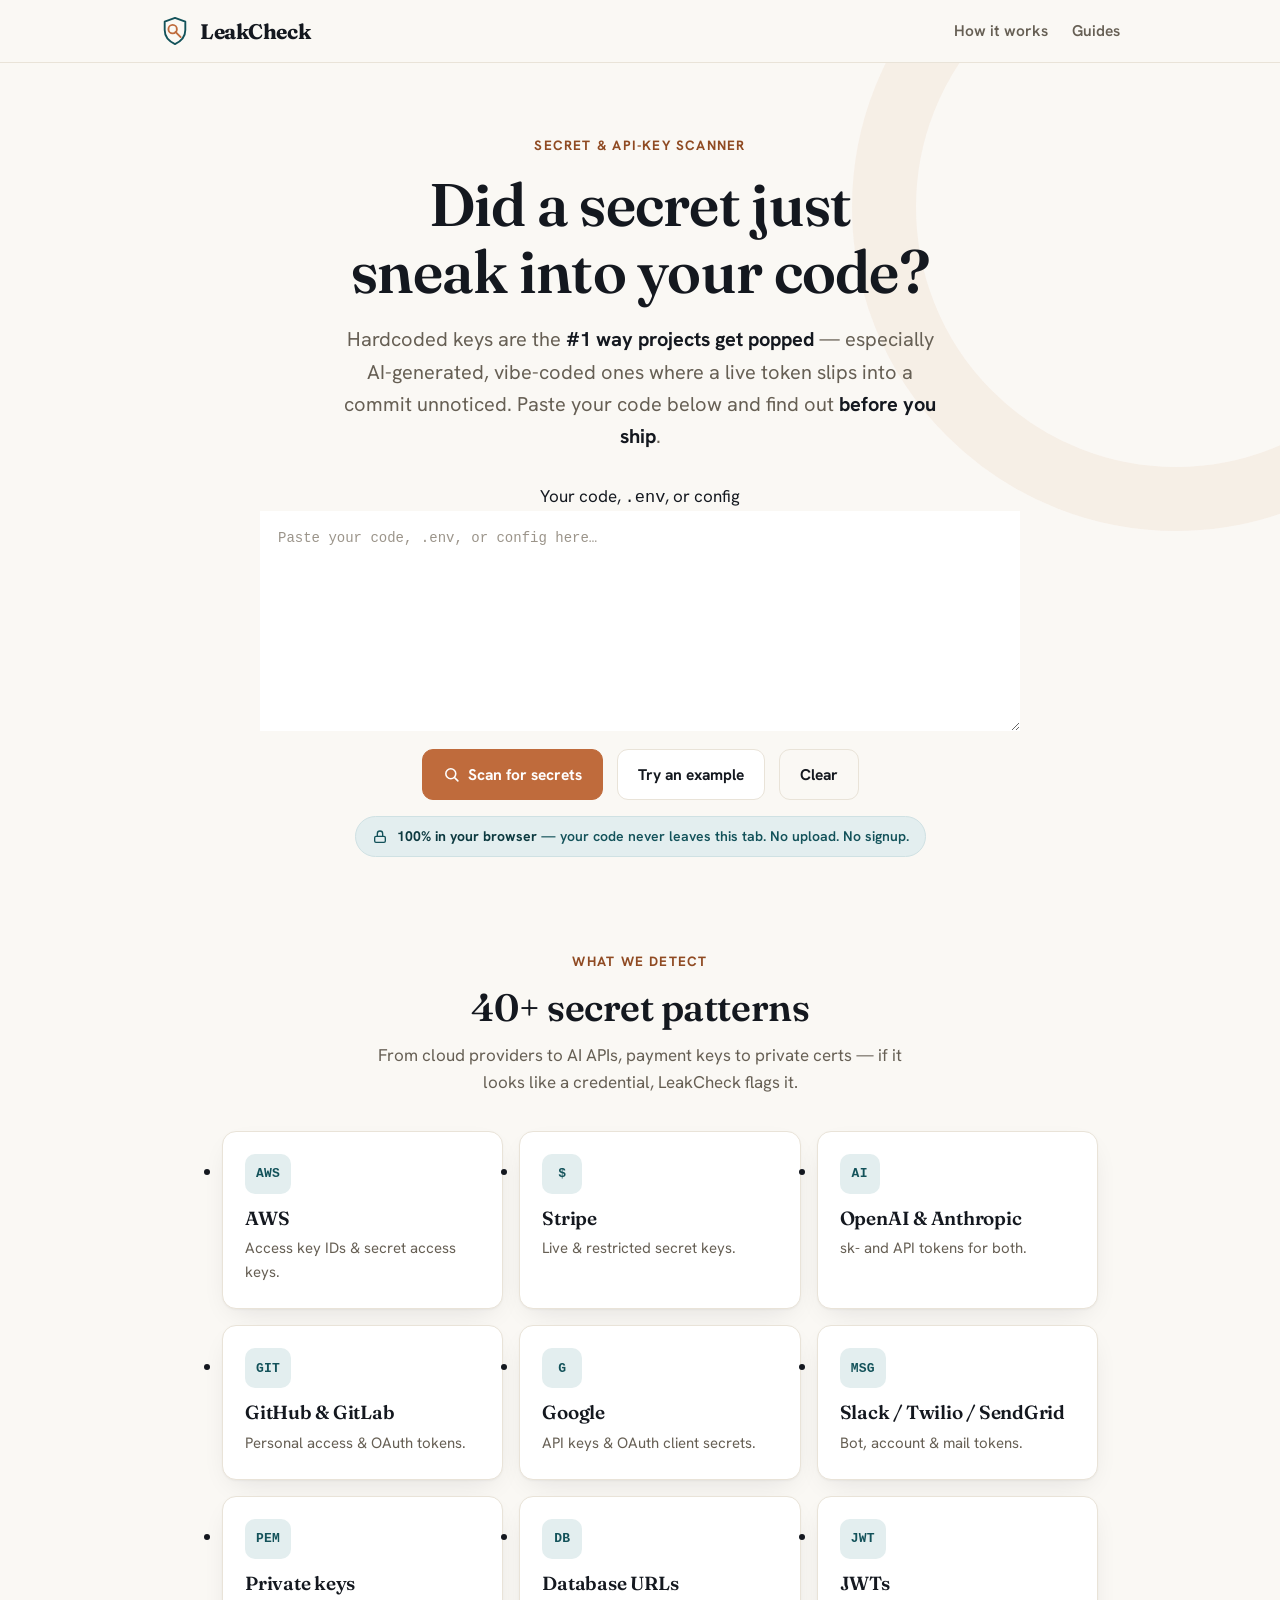
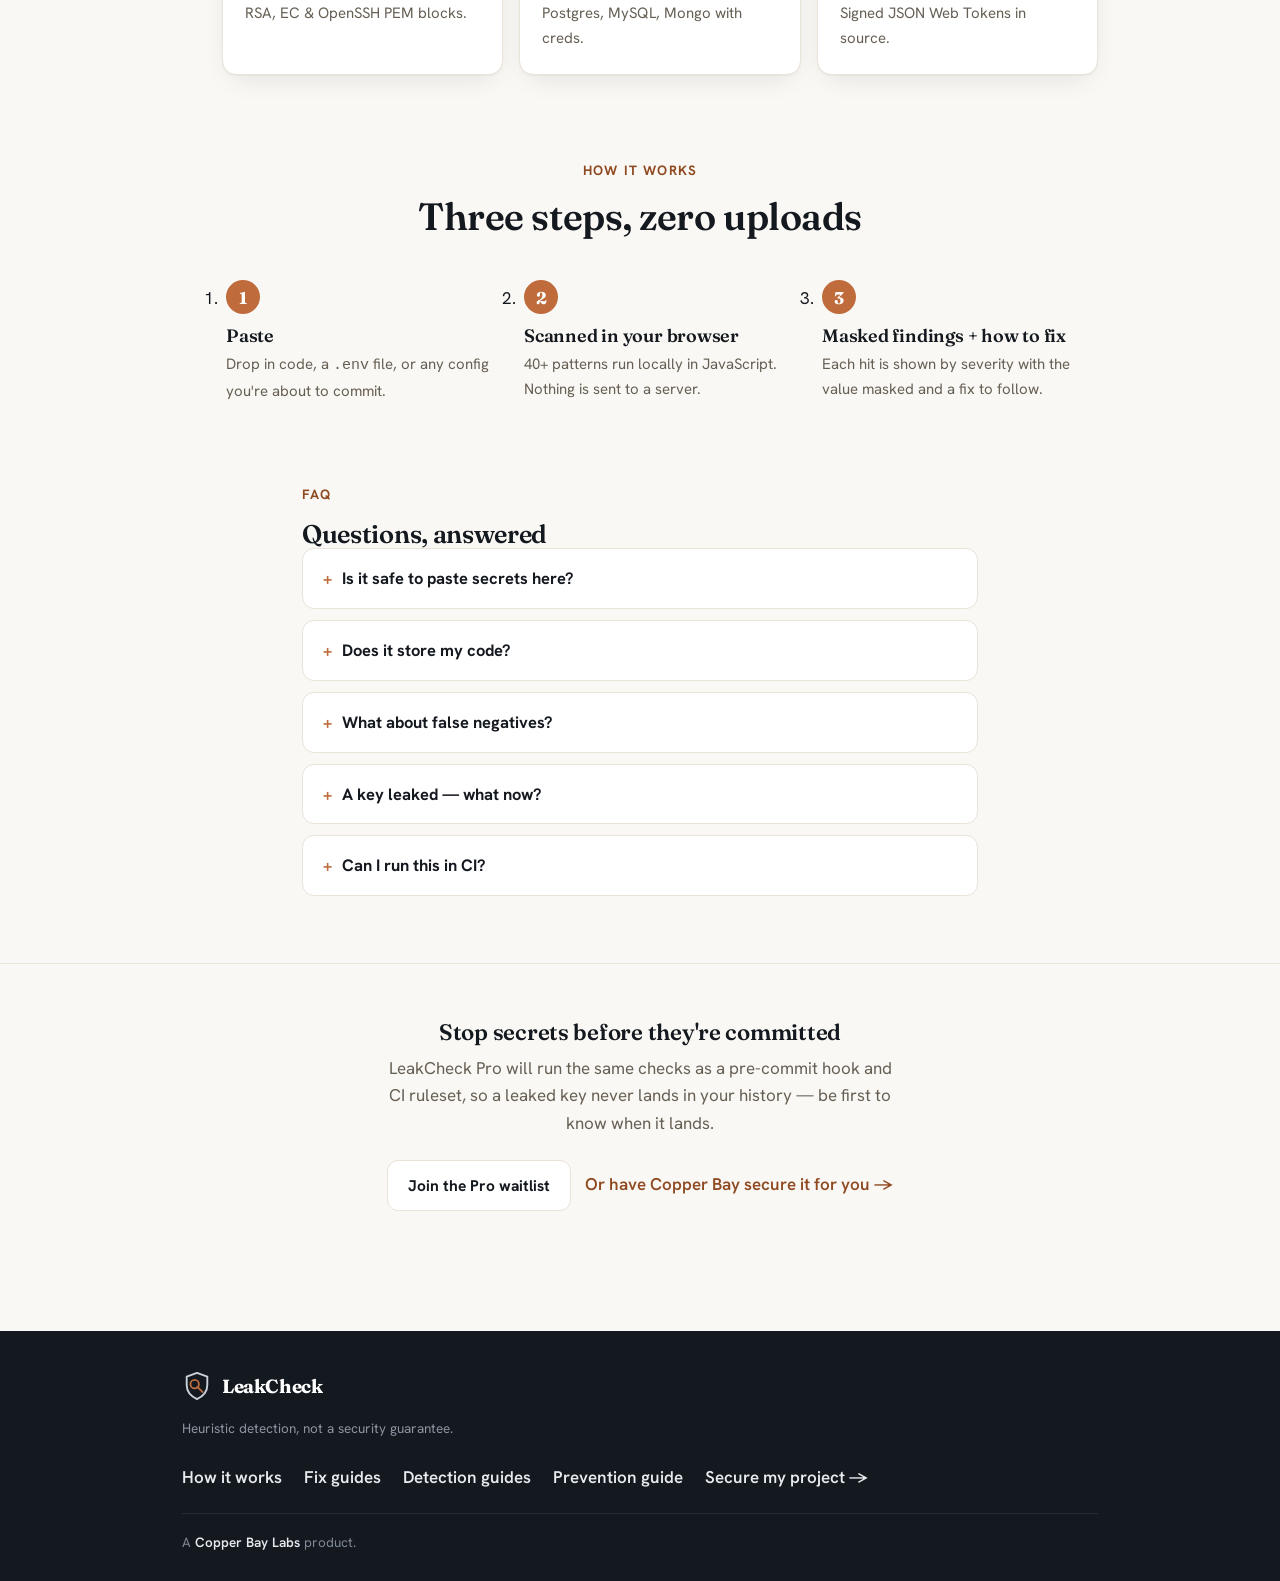
==== commit b2e41ee8: "feat(seo): add pre-commit secret scanning prevention guide (third LeakCheck guide) Targets queries: " ====
--- a/index.html
+++ b/index.html
@@ -150,7 +150,7 @@
       <details>
         <summary>Can I run this in CI?</summary>
         <p>A <strong>pre-commit hook + CI ruleset pack</strong> is coming — catch leaks automatically on every commit and pull request, before they ever reach your remote. Want it for your team? <a href="https://copperbaytech.com" target="_blank" rel="noopener noreferrer">Secure my project &rarr;</a></p>
-        <p>In the meantime, you can set up gitleaks or trufflehog as a GitHub Actions job in minutes. <a href="guides/scan-git-repository-for-secrets.html">Full guide: how to scan a git repository for secrets, including pre-commit hooks and GitHub Actions &rarr;</a></p>
+        <p>In the meantime, you can set up gitleaks as a pre-commit hook in minutes — and pair it with a GitHub Actions job so secrets are blocked at two layers. <a href="guides/prevent-committing-secrets-pre-commit.html">Prevention guide: set up pre-commit secret scanning &rarr;</a> &middot; <a href="guides/scan-git-repository-for-secrets.html">Detection guide: scan a git repository + GitHub Actions &rarr;</a></p>
       </details>
     </div>
   </section>
@@ -185,6 +185,7 @@
       <a href="about.html">How it works</a>
       <a href="guides/accidentally-committed-api-key-github.html">Fix guides</a>
       <a href="guides/scan-git-repository-for-secrets.html">Detection guides</a>
+      <a href="guides/prevent-committing-secrets-pre-commit.html">Prevention guide</a>
       <a href="https://copperbaytech.com" target="_blank" rel="noopener noreferrer">Secure my project &rarr;</a>
     </nav>
   </div>
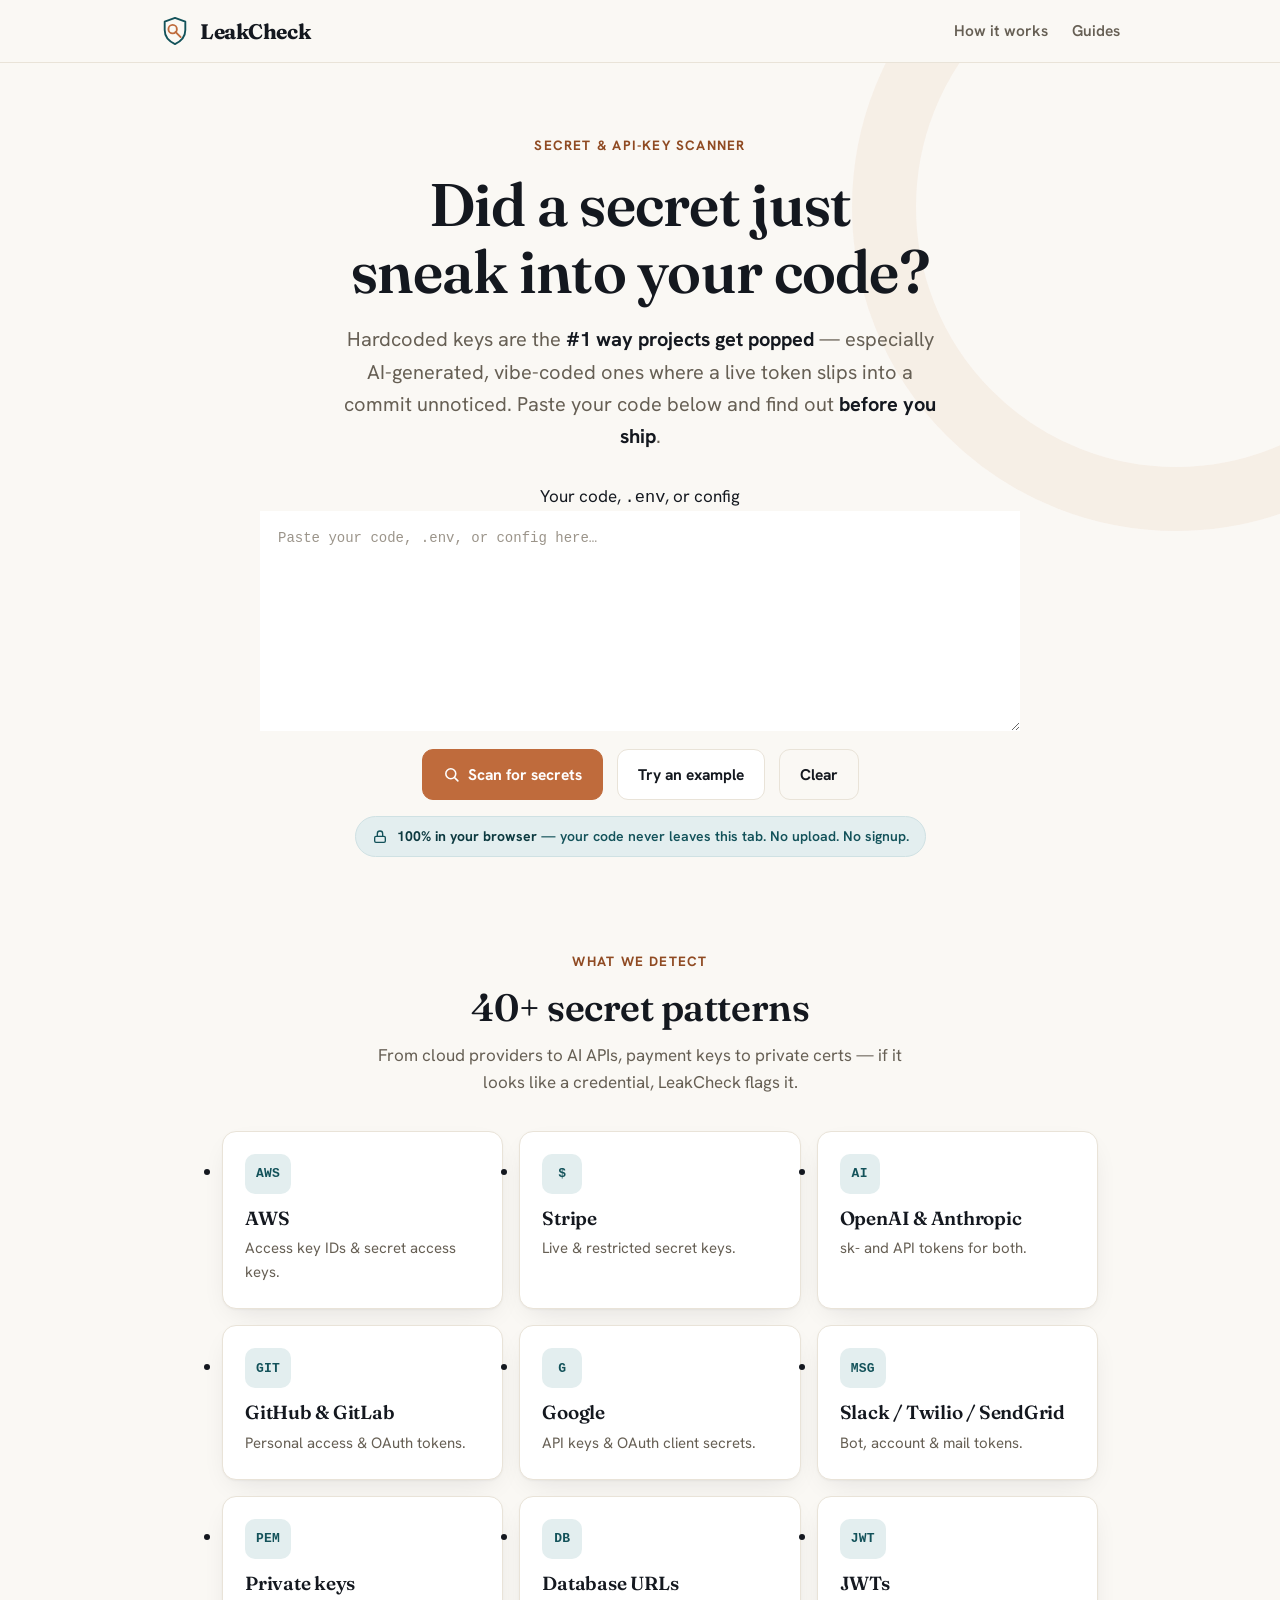
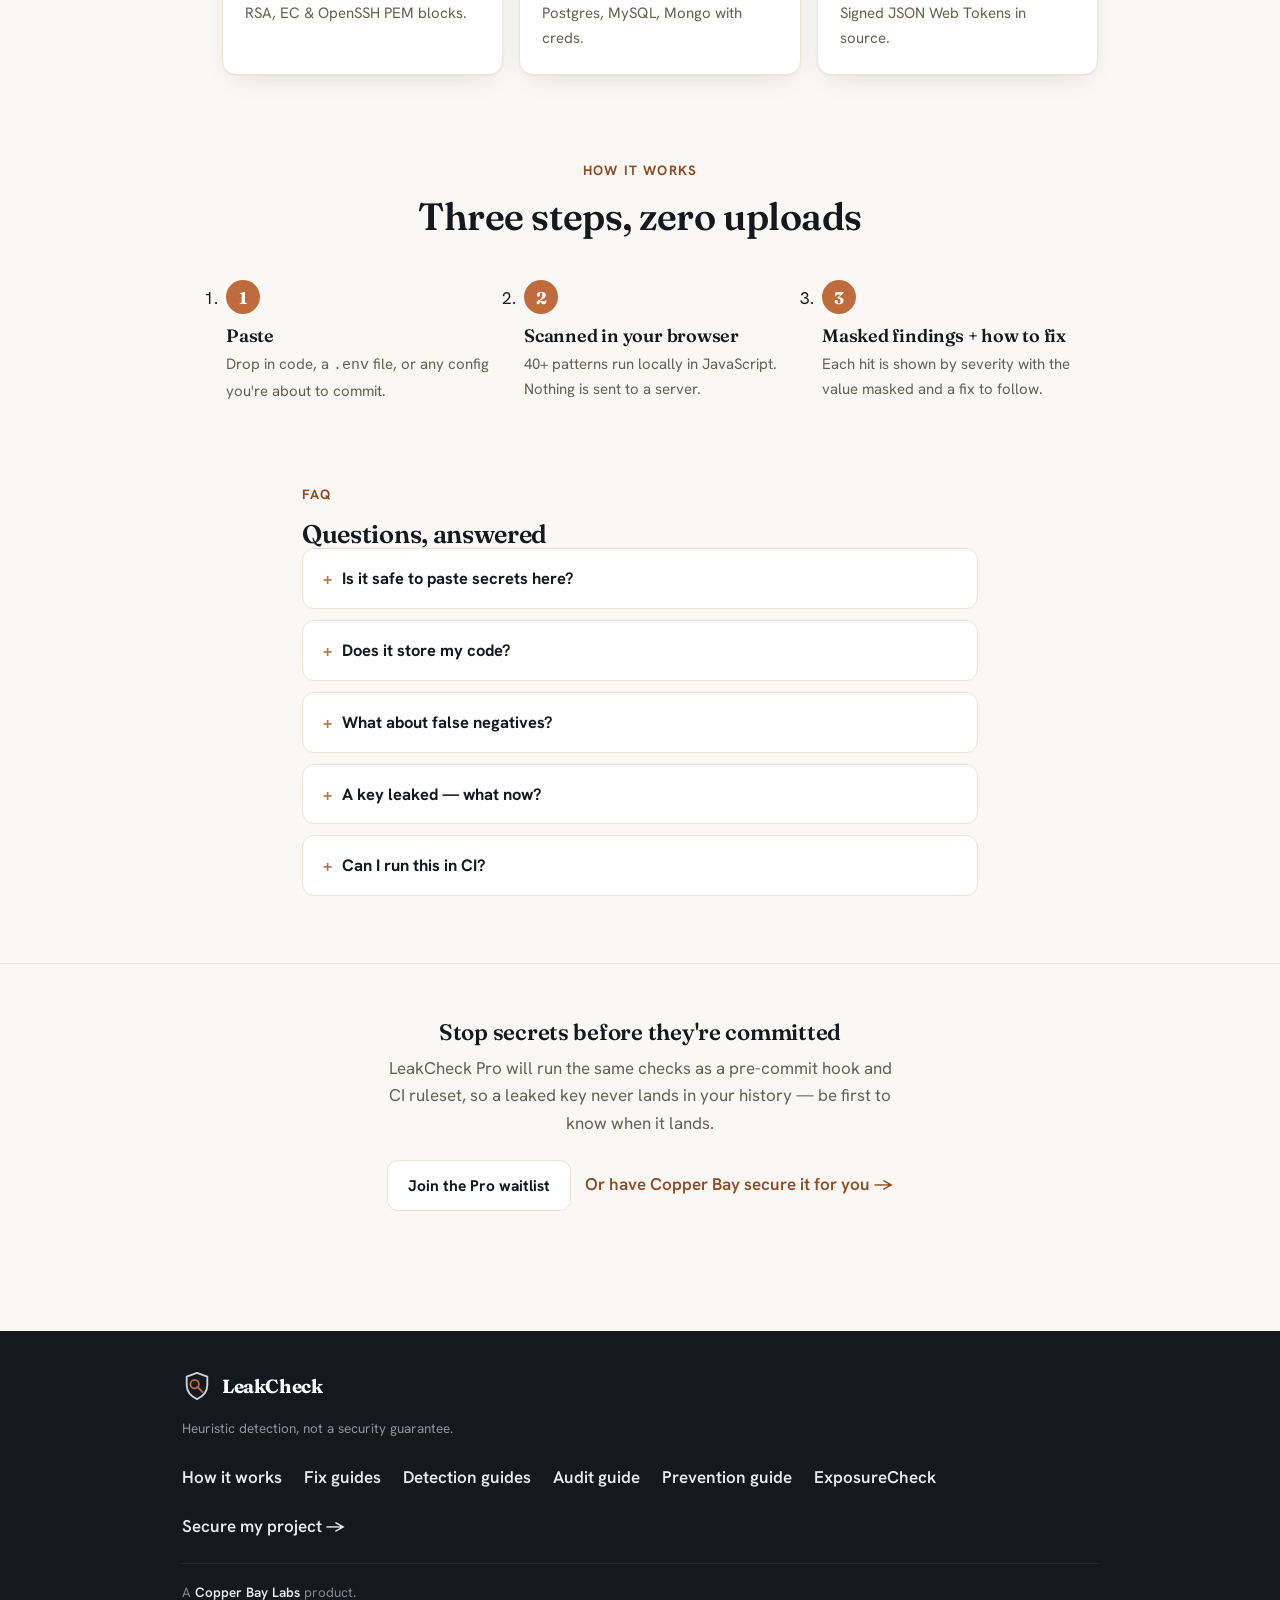
==== commit 022a4c29: "chore: add audit guide to footer nav across all LeakCheck pages Adds 'Audit guide' link to footer na" ====
--- a/index.html
+++ b/index.html
@@ -3,13 +3,13 @@
 <head>
 <meta charset="utf-8">
 <meta name="viewport" content="width=device-width, initial-scale=1">
-<title>LeakCheck — find exposed API keys & secrets in your code</title>
+<title>LeakCheck — find exposed API keys &amp; secrets in your code</title>
 <meta name="description" content="Paste your code, .env, or config and instantly see exposed API keys, tokens, and private keys, flagged by severity. 100% in your browser — nothing is uploaded. Free, no signup.">
 <link rel="canonical" href="https://labs.copperbaytech.com/leakcheck/">
 <meta property="og:type" content="website">
 <meta property="og:site_name" content="LeakCheck">
 <meta property="og:title" content="LeakCheck — find exposed secrets in your code">
-<meta property="og:description" content="Paste code, .env, or config and see exposed API keys & secrets flagged by severity. Runs entirely in your browser, nothing uploaded.">
+<meta property="og:description" content="Paste code, .env, or config and see exposed API keys &amp; secrets flagged by severity. Runs entirely in your browser, nothing uploaded.">
 <meta property="og:url" content="https://labs.copperbaytech.com/leakcheck/">
 <meta property="og:image" content="https://labs.copperbaytech.com/leakcheck/og-image.png">
 <meta property="og:image:width" content="1200">
@@ -185,7 +185,9 @@
       <a href="about.html">How it works</a>
       <a href="guides/accidentally-committed-api-key-github.html">Fix guides</a>
       <a href="guides/scan-git-repository-for-secrets.html">Detection guides</a>
+      <a href="guides/find-hardcoded-api-keys-in-codebase.html">Audit guide</a>
       <a href="guides/prevent-committing-secrets-pre-commit.html">Prevention guide</a>
+      <a href="https://labs.copperbaytech.com/exposurecheck/" target="_blank" rel="noopener noreferrer">ExposureCheck</a>
       <a href="https://copperbaytech.com" target="_blank" rel="noopener noreferrer">Secure my project &rarr;</a>
     </nav>
   </div>
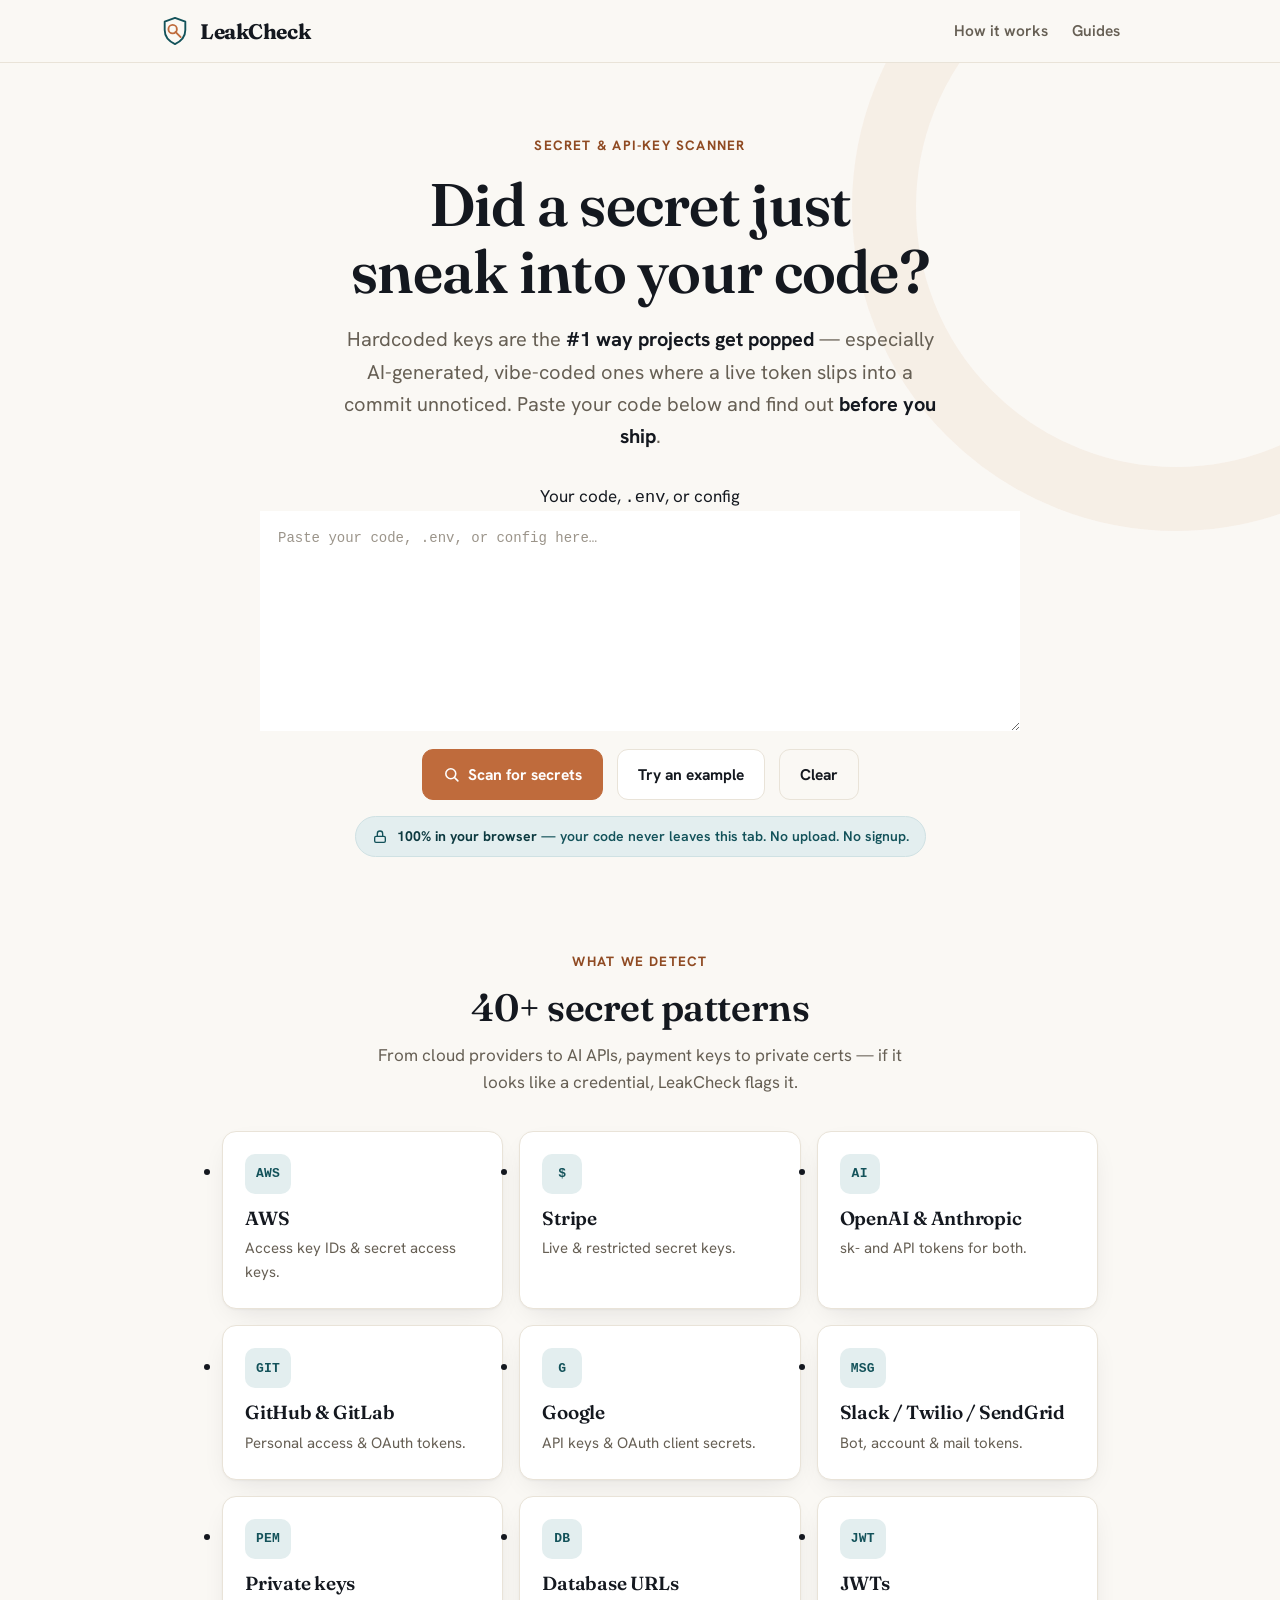
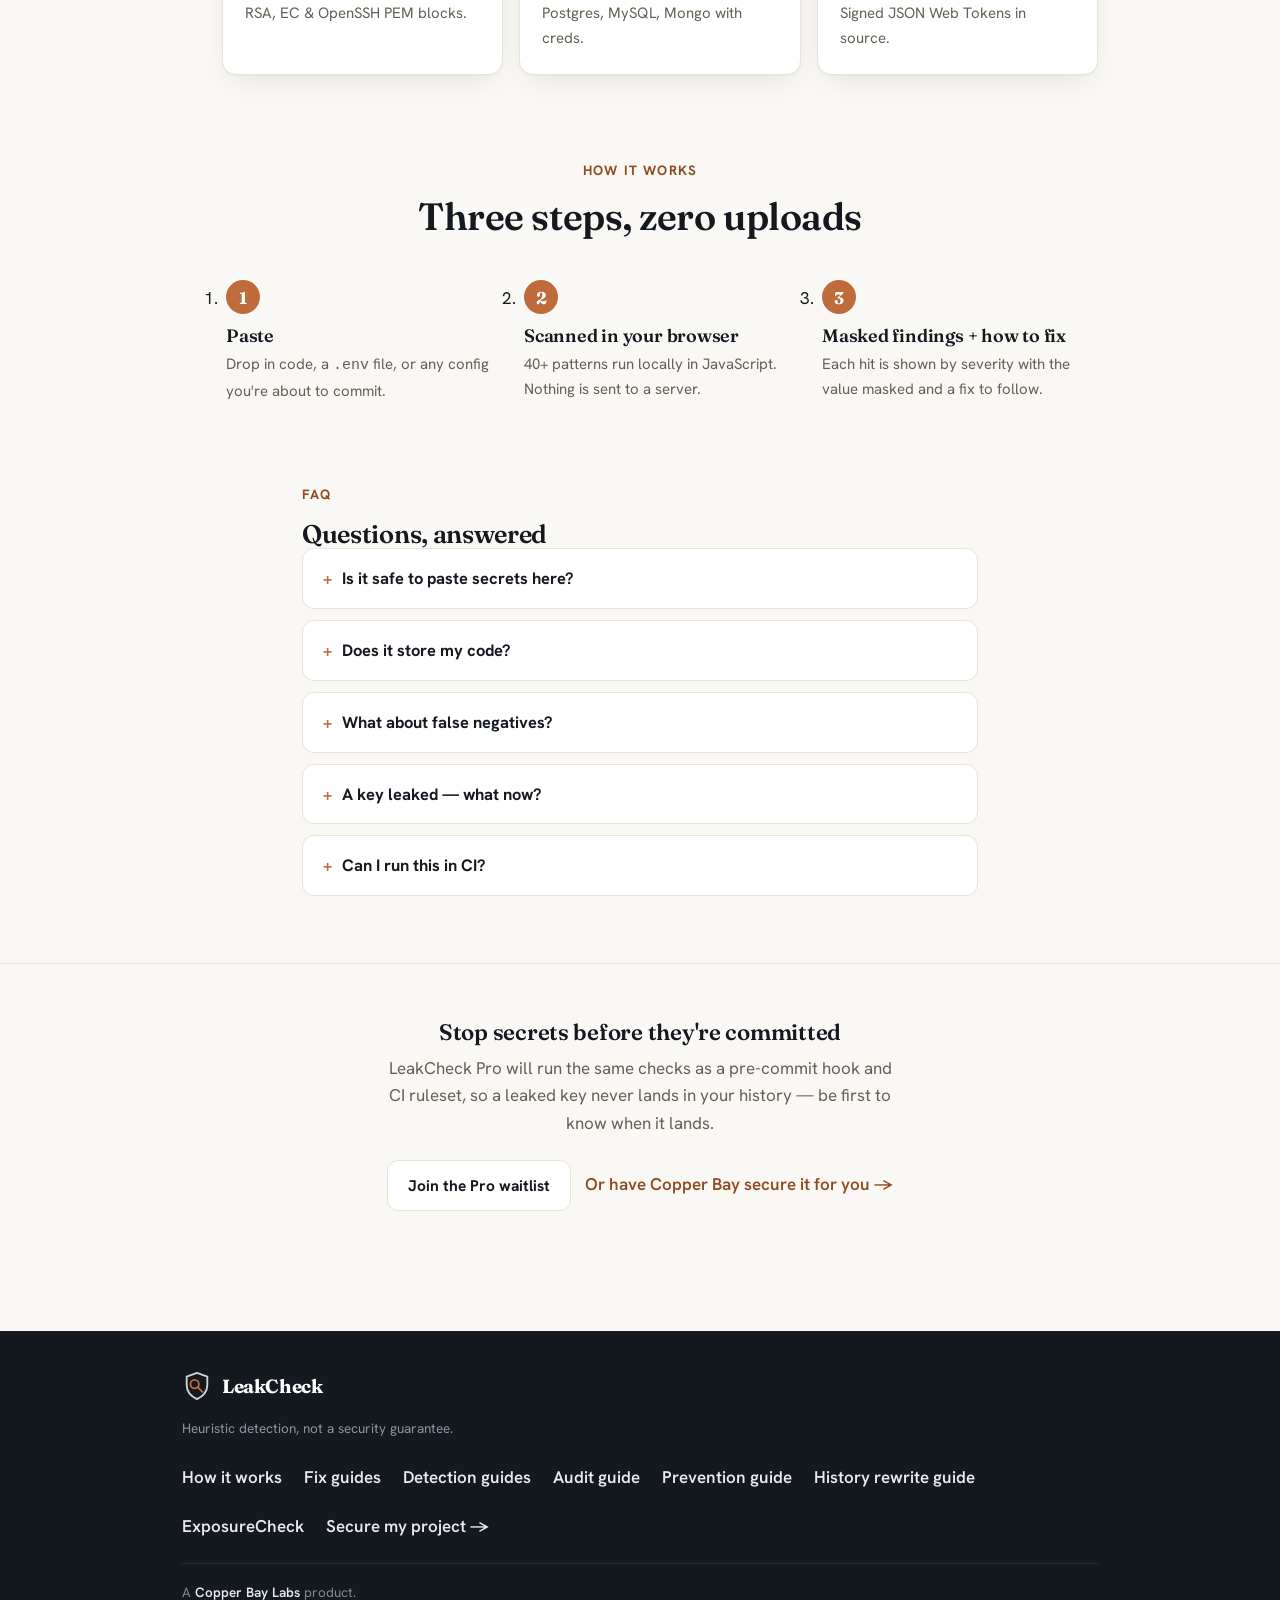
==== commit b191c9b6: "Add LeakCheck fifth guide: permanently remove secrets from git history New page: guides/remove-secre" ====
--- a/index.html
+++ b/index.html
@@ -187,6 +187,7 @@
       <a href="guides/scan-git-repository-for-secrets.html">Detection guides</a>
       <a href="guides/find-hardcoded-api-keys-in-codebase.html">Audit guide</a>
       <a href="guides/prevent-committing-secrets-pre-commit.html">Prevention guide</a>
+      <a href="guides/remove-secret-from-git-history.html">History rewrite guide</a>
       <a href="https://labs.copperbaytech.com/exposurecheck/" target="_blank" rel="noopener noreferrer">ExposureCheck</a>
       <a href="https://copperbaytech.com" target="_blank" rel="noopener noreferrer">Secure my project &rarr;</a>
     </nav>
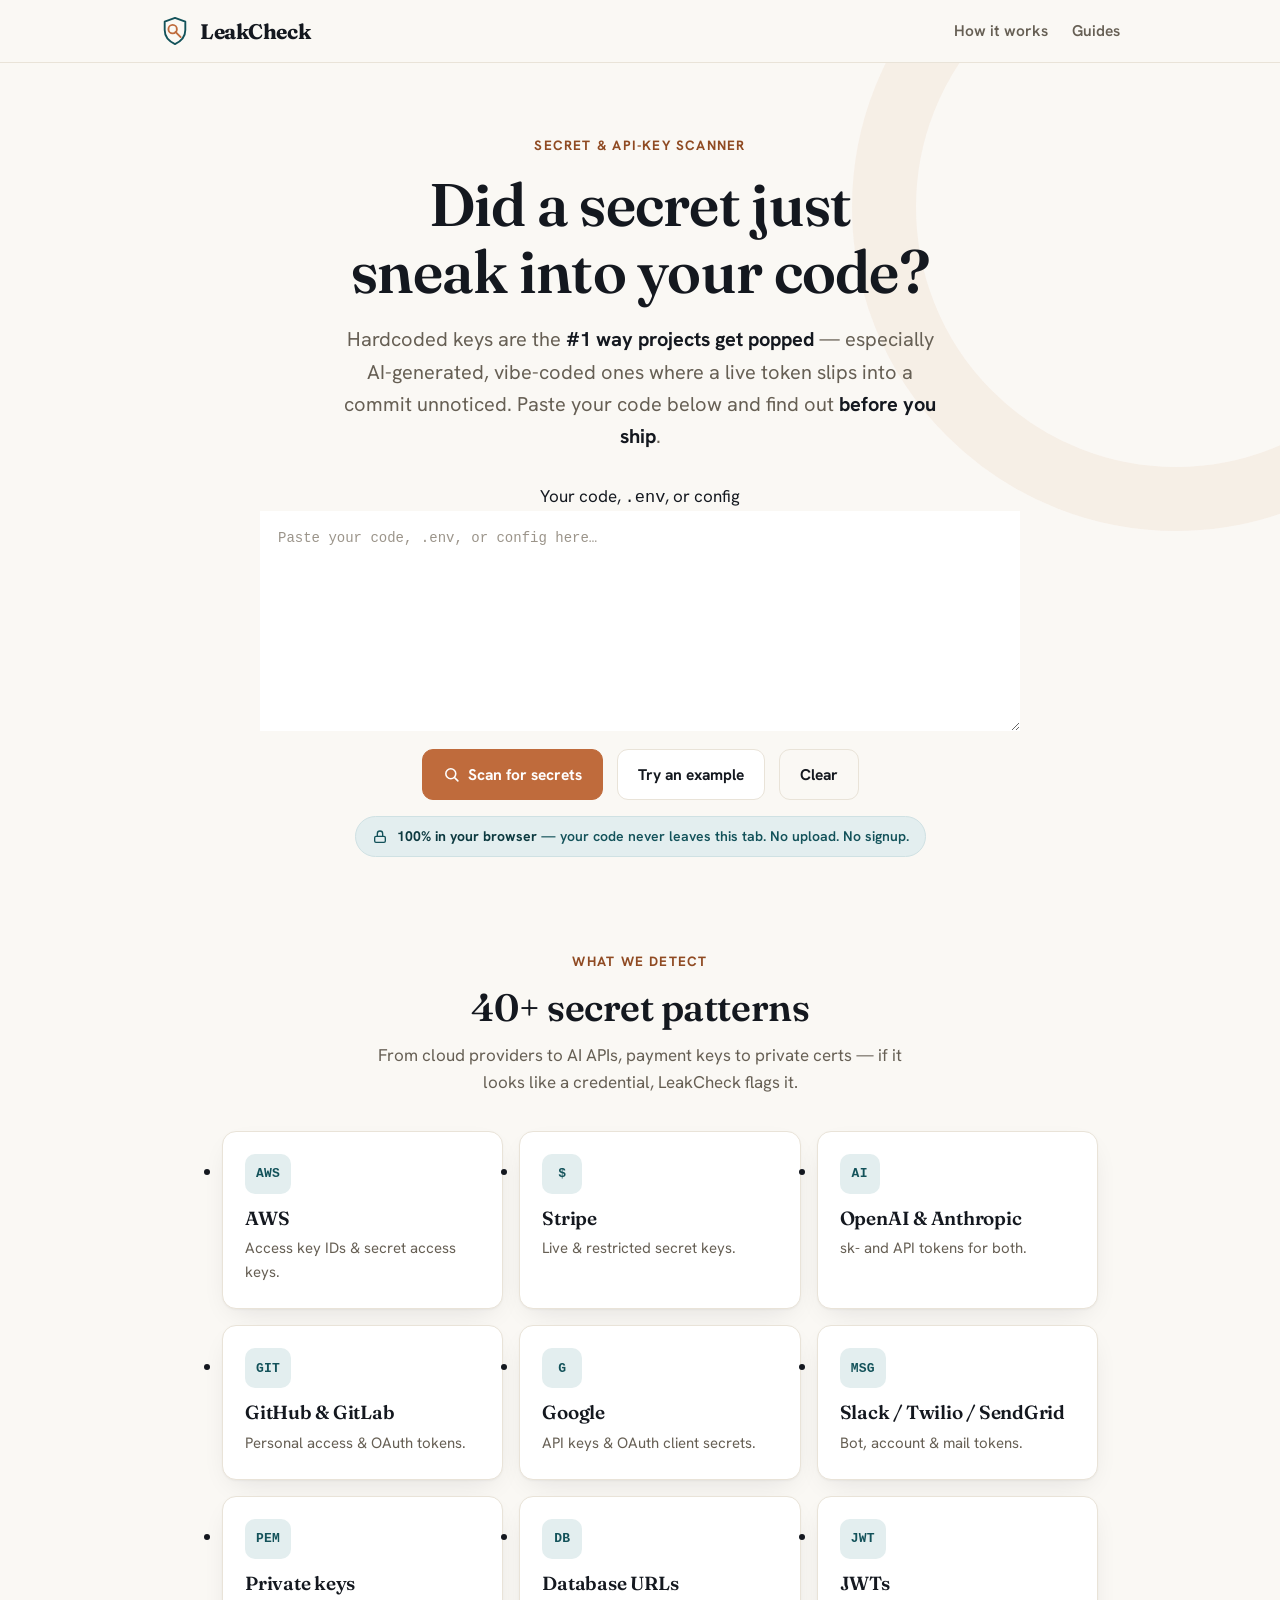
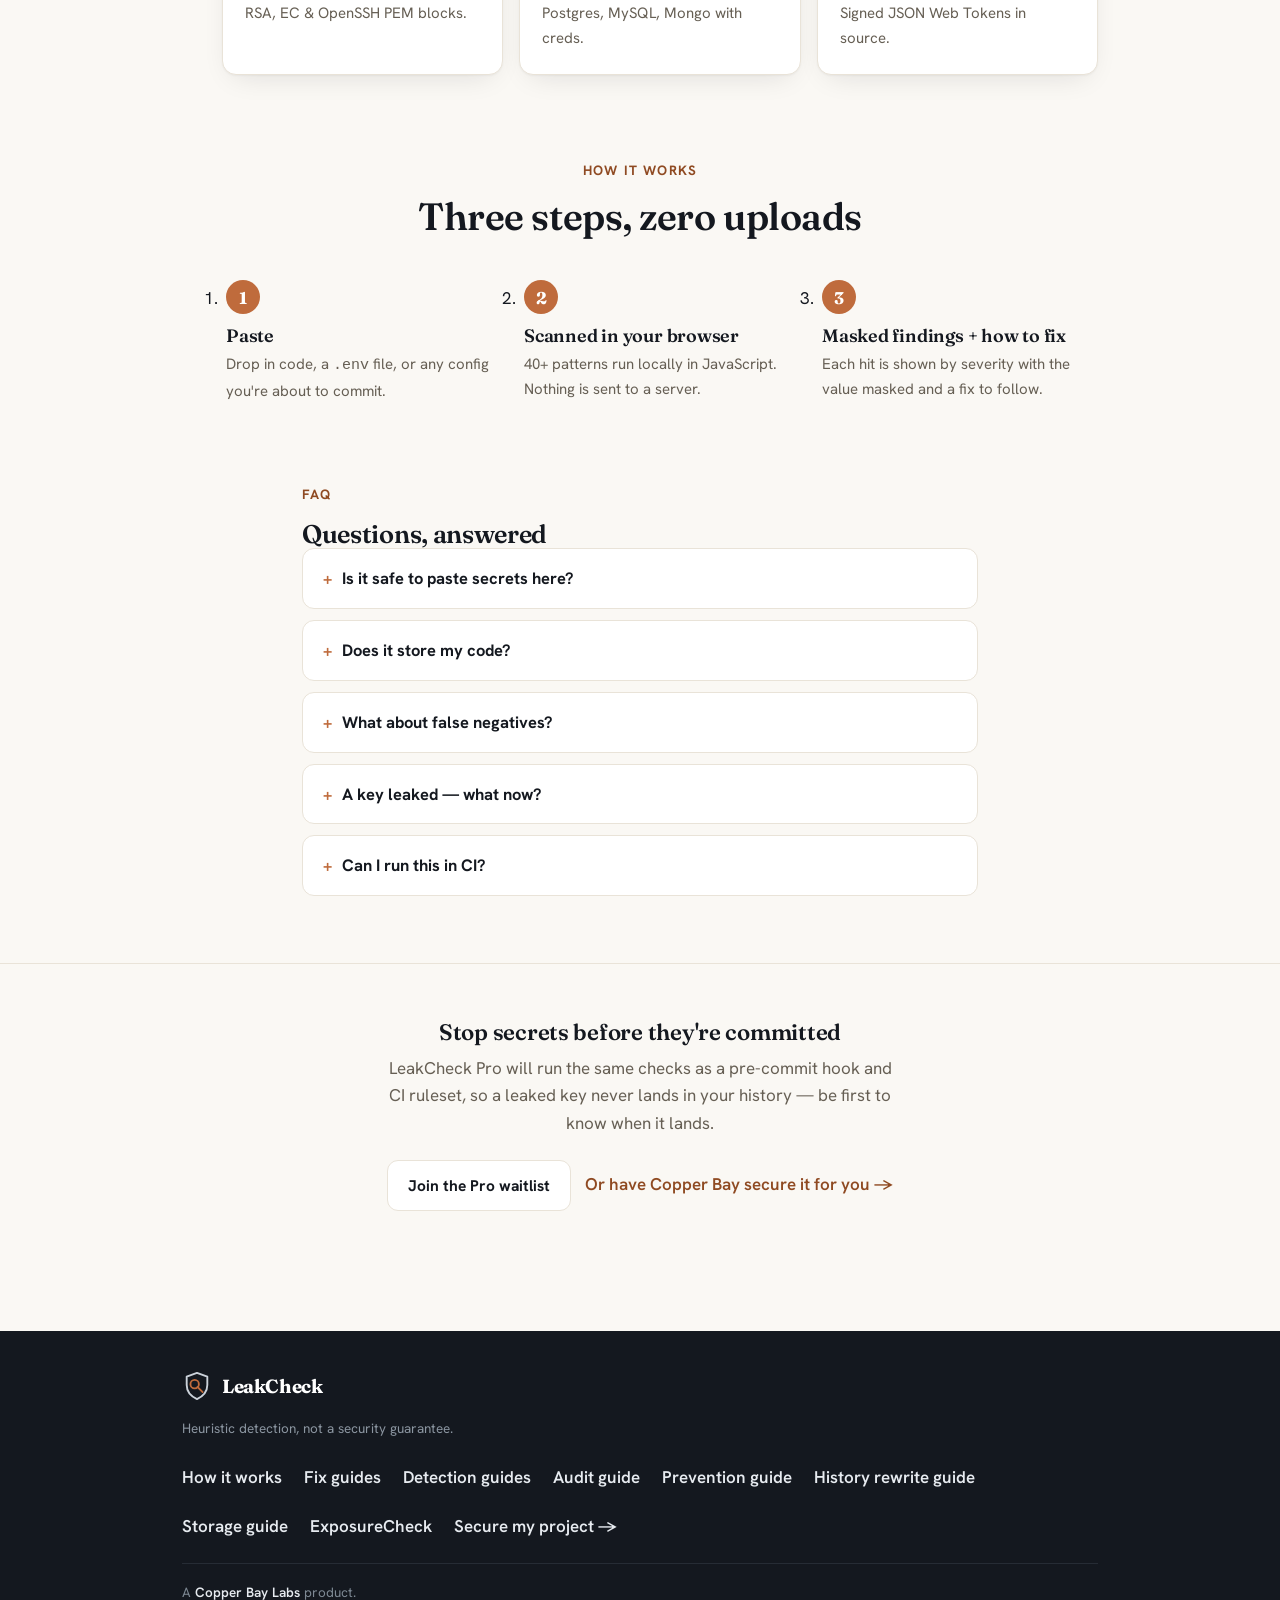
==== commit acb40d57: "feat(guides): add API key storage best practices guide (6th LeakCheck guide) New guide targeting "ho" ====
--- a/index.html
+++ b/index.html
@@ -188,6 +188,7 @@
       <a href="guides/find-hardcoded-api-keys-in-codebase.html">Audit guide</a>
       <a href="guides/prevent-committing-secrets-pre-commit.html">Prevention guide</a>
       <a href="guides/remove-secret-from-git-history.html">History rewrite guide</a>
+      <a href="guides/api-key-storage-best-practices.html">Storage guide</a>
       <a href="https://labs.copperbaytech.com/exposurecheck/" target="_blank" rel="noopener noreferrer">ExposureCheck</a>
       <a href="https://copperbaytech.com" target="_blank" rel="noopener noreferrer">Secure my project &rarr;</a>
     </nav>
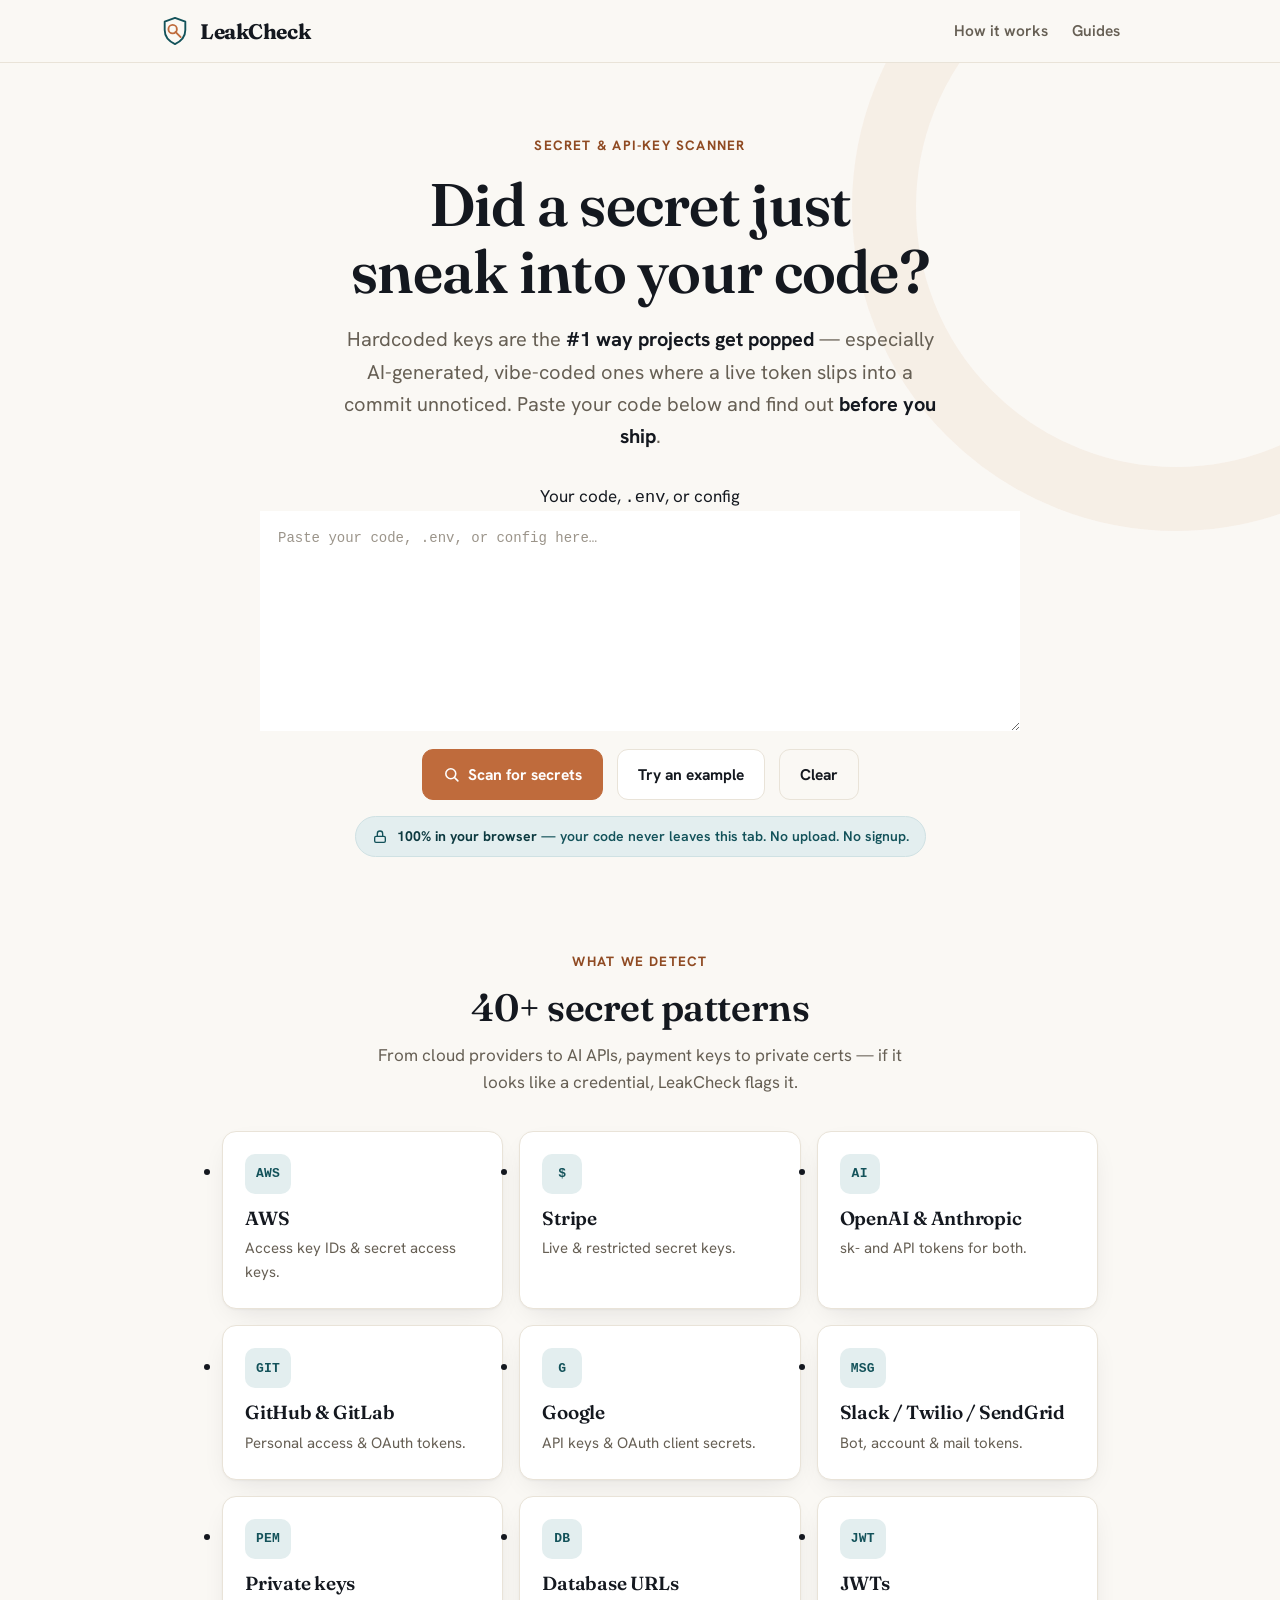
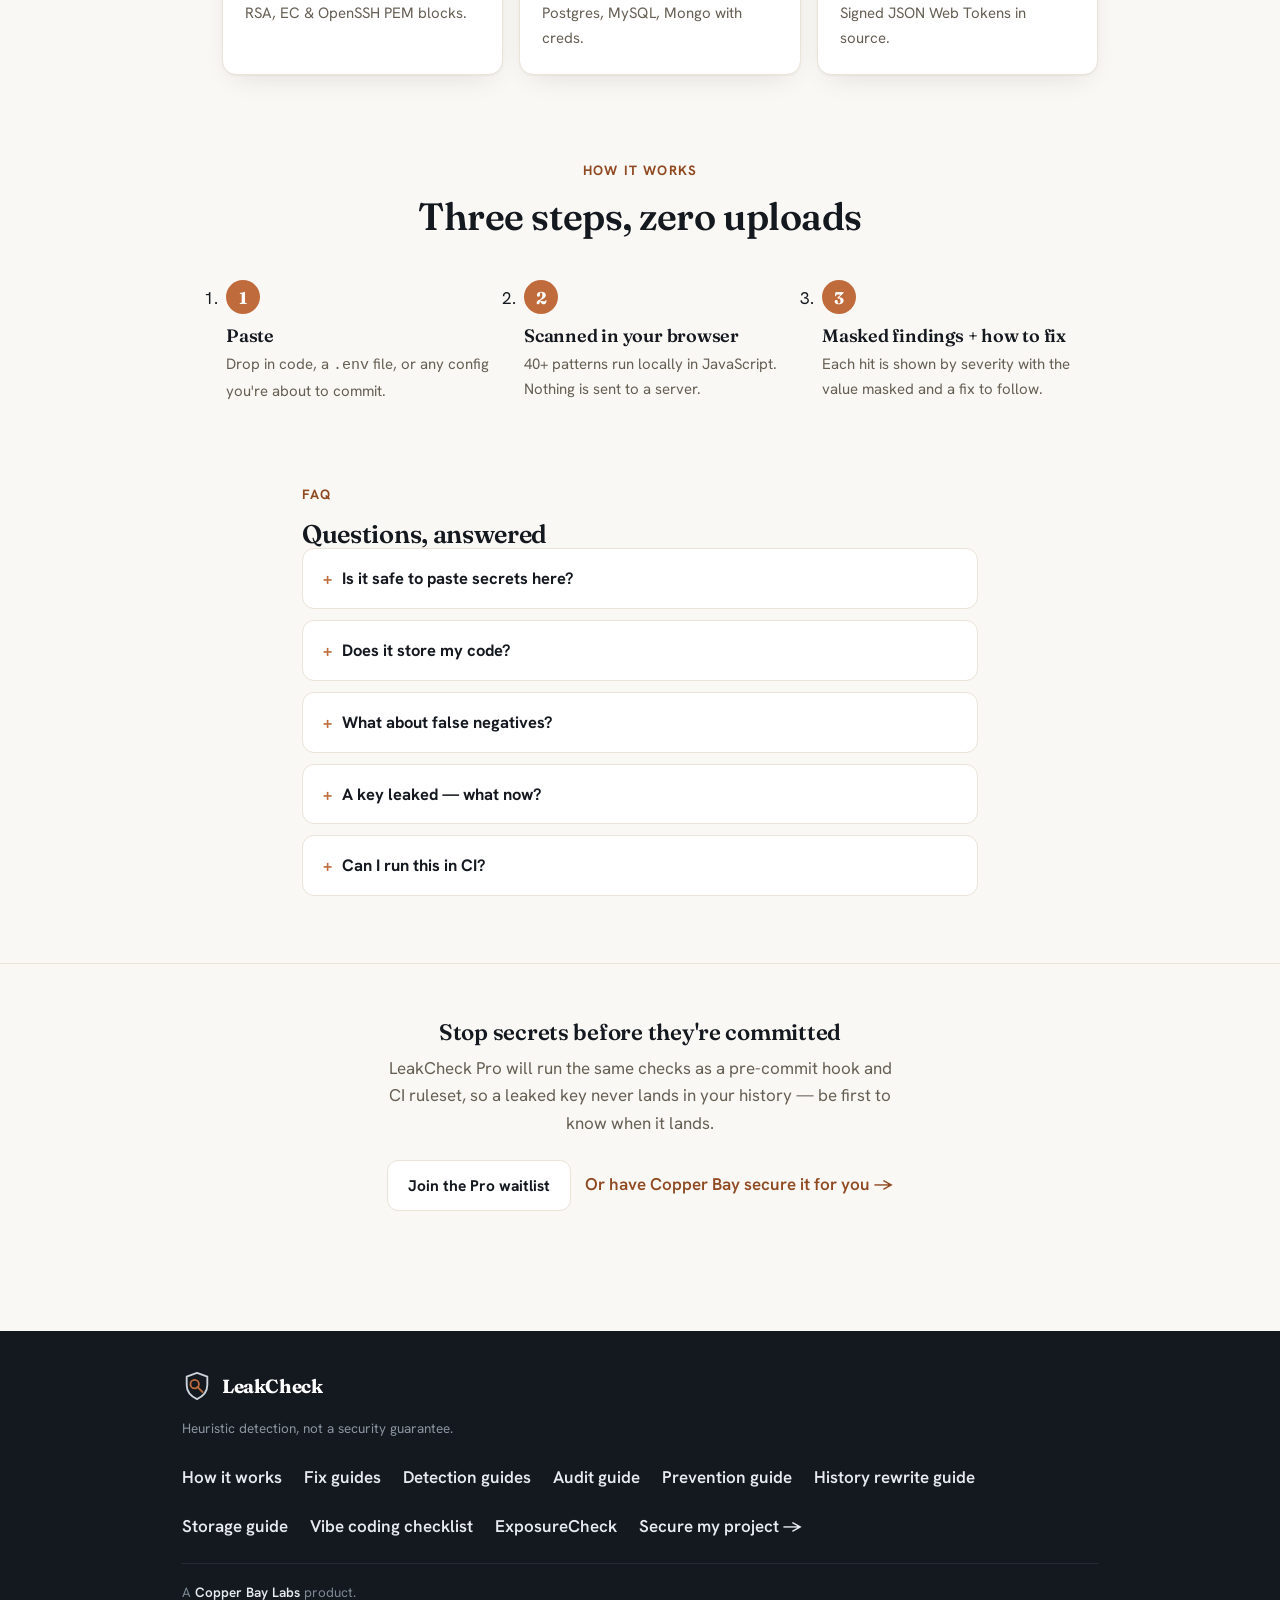
==== commit d3b923fb: "Add vibe coding security checklist guide (7th LeakCheck guide) New page: guides/vibe-coding-security" ====
--- a/index.html
+++ b/index.html
@@ -189,6 +189,7 @@
       <a href="guides/prevent-committing-secrets-pre-commit.html">Prevention guide</a>
       <a href="guides/remove-secret-from-git-history.html">History rewrite guide</a>
       <a href="guides/api-key-storage-best-practices.html">Storage guide</a>
+      <a href="guides/vibe-coding-security-checklist.html">Vibe coding checklist</a>
       <a href="https://labs.copperbaytech.com/exposurecheck/" target="_blank" rel="noopener noreferrer">ExposureCheck</a>
       <a href="https://copperbaytech.com" target="_blank" rel="noopener noreferrer">Secure my project &rarr;</a>
     </nav>
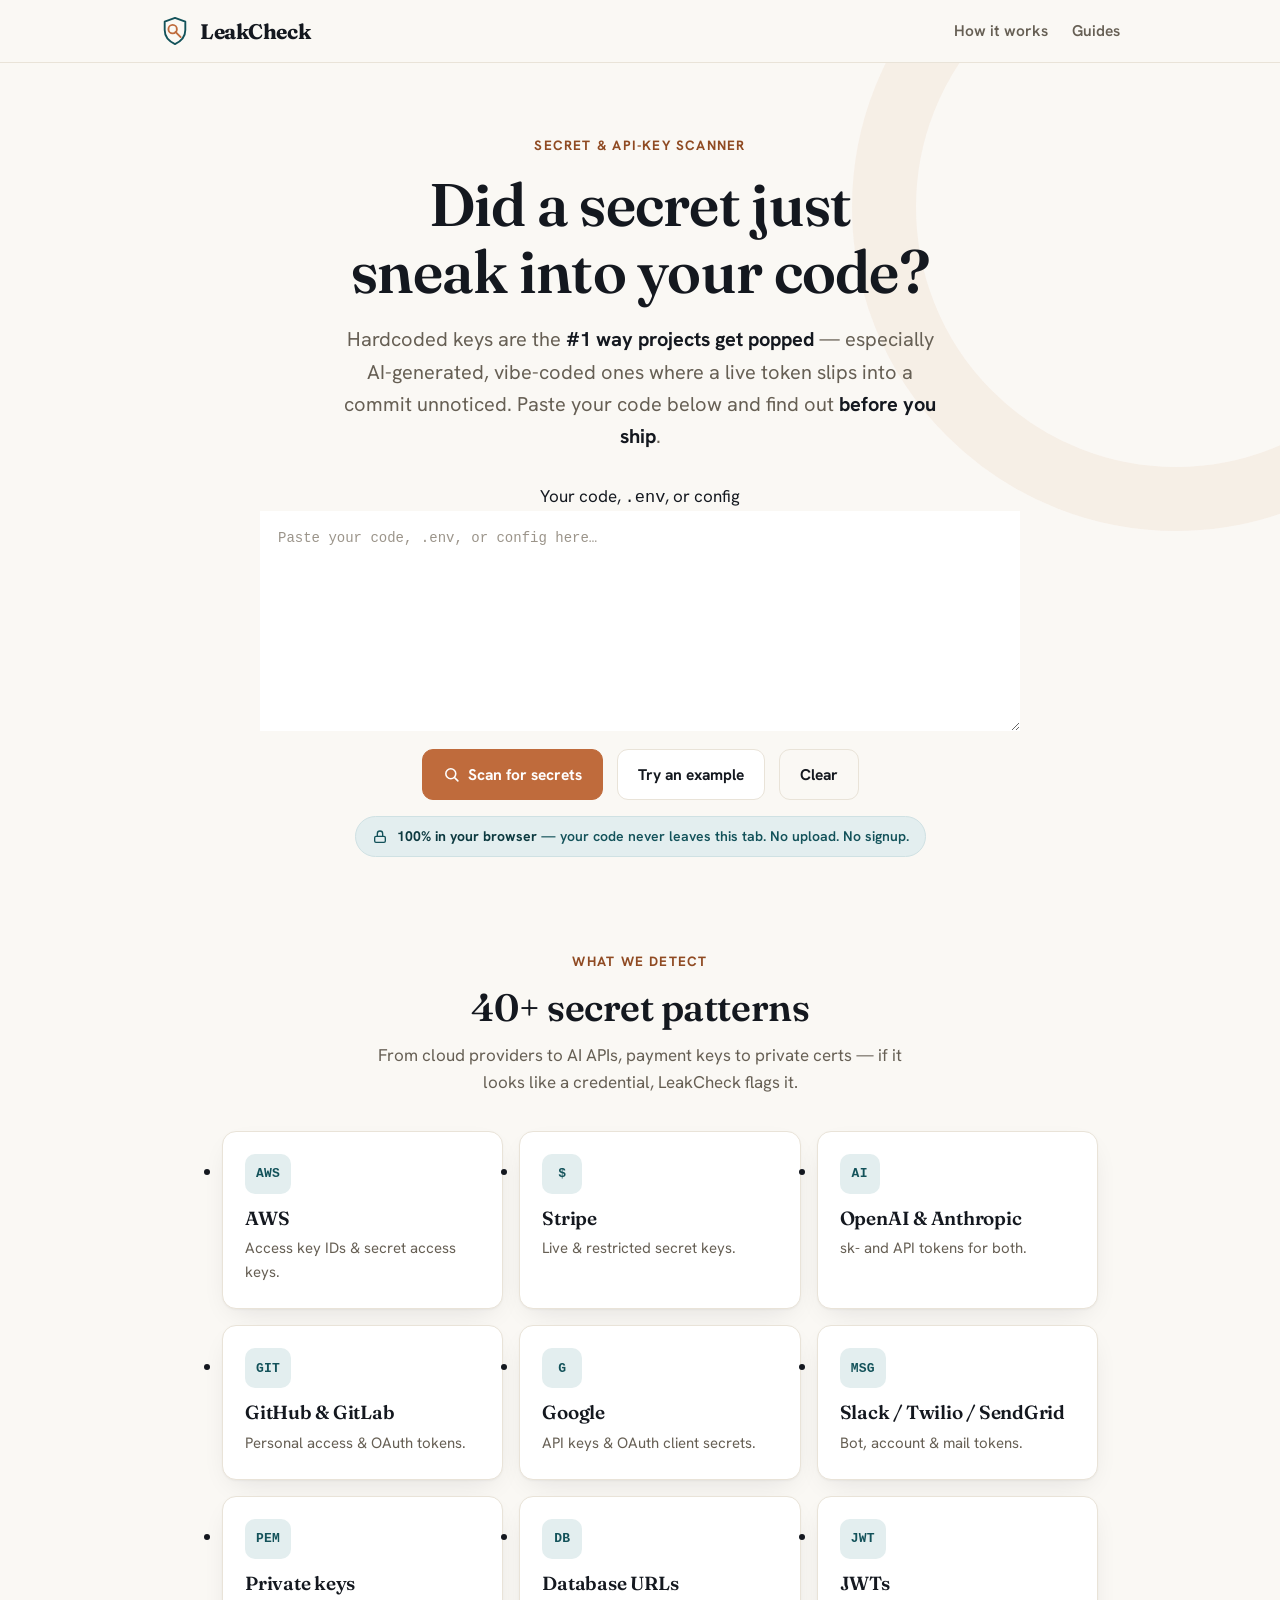
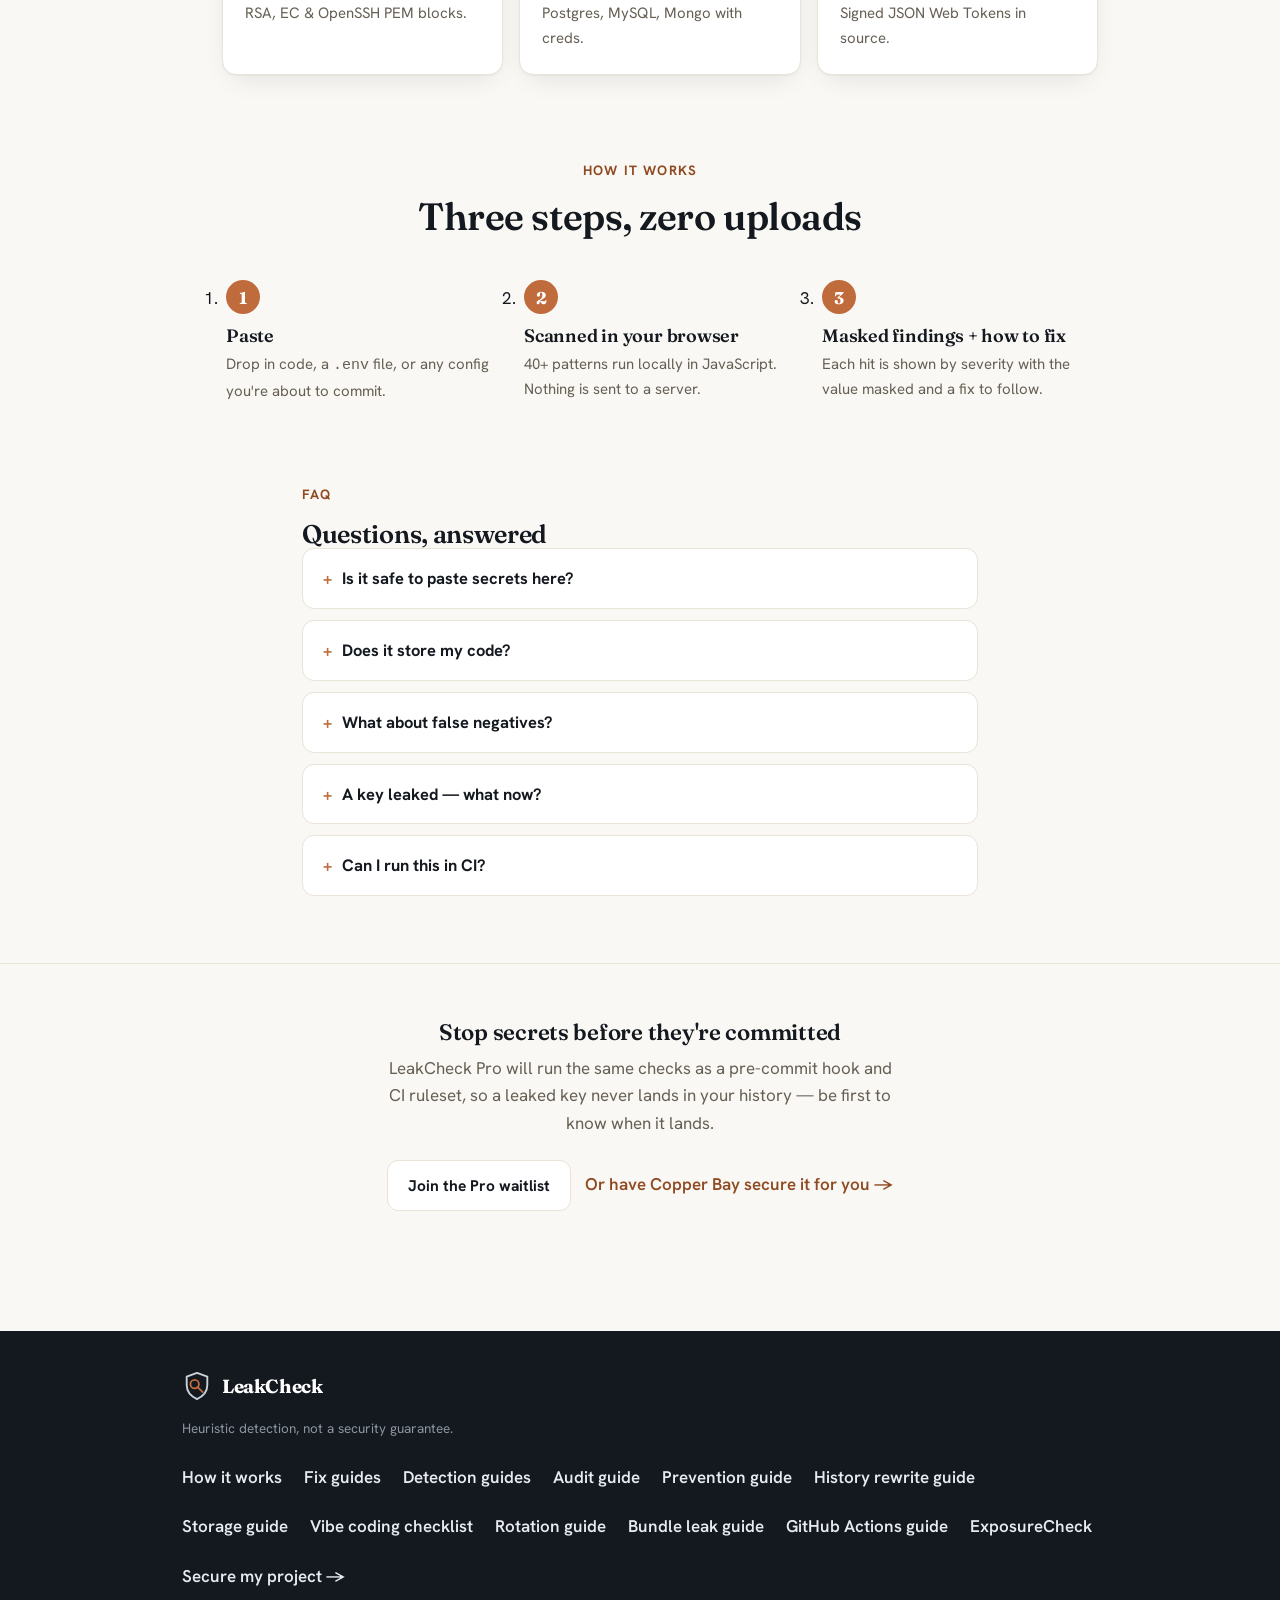
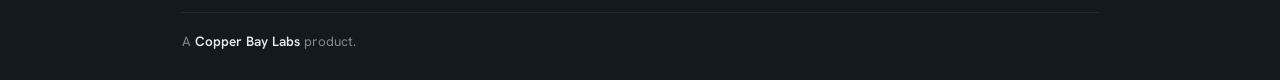
==== commit c6293935: "fix(leakcheck): add GitHub Actions guide link to all existing pages nav Co-Authored-By: Claude Sonne" ====
--- a/index.html
+++ b/index.html
@@ -190,6 +190,9 @@
       <a href="guides/remove-secret-from-git-history.html">History rewrite guide</a>
       <a href="guides/api-key-storage-best-practices.html">Storage guide</a>
       <a href="guides/vibe-coding-security-checklist.html">Vibe coding checklist</a>
+      <a href="guides/rotate-leaked-api-key.html">Rotation guide</a>
+      <a href="guides/prevent-secrets-javascript-bundle.html">Bundle leak guide</a>
+      <a href="guides/github-actions-secrets-security.html">GitHub Actions guide</a>
       <a href="https://labs.copperbaytech.com/exposurecheck/" target="_blank" rel="noopener noreferrer">ExposureCheck</a>
       <a href="https://copperbaytech.com" target="_blank" rel="noopener noreferrer">Secure my project &rarr;</a>
     </nav>
